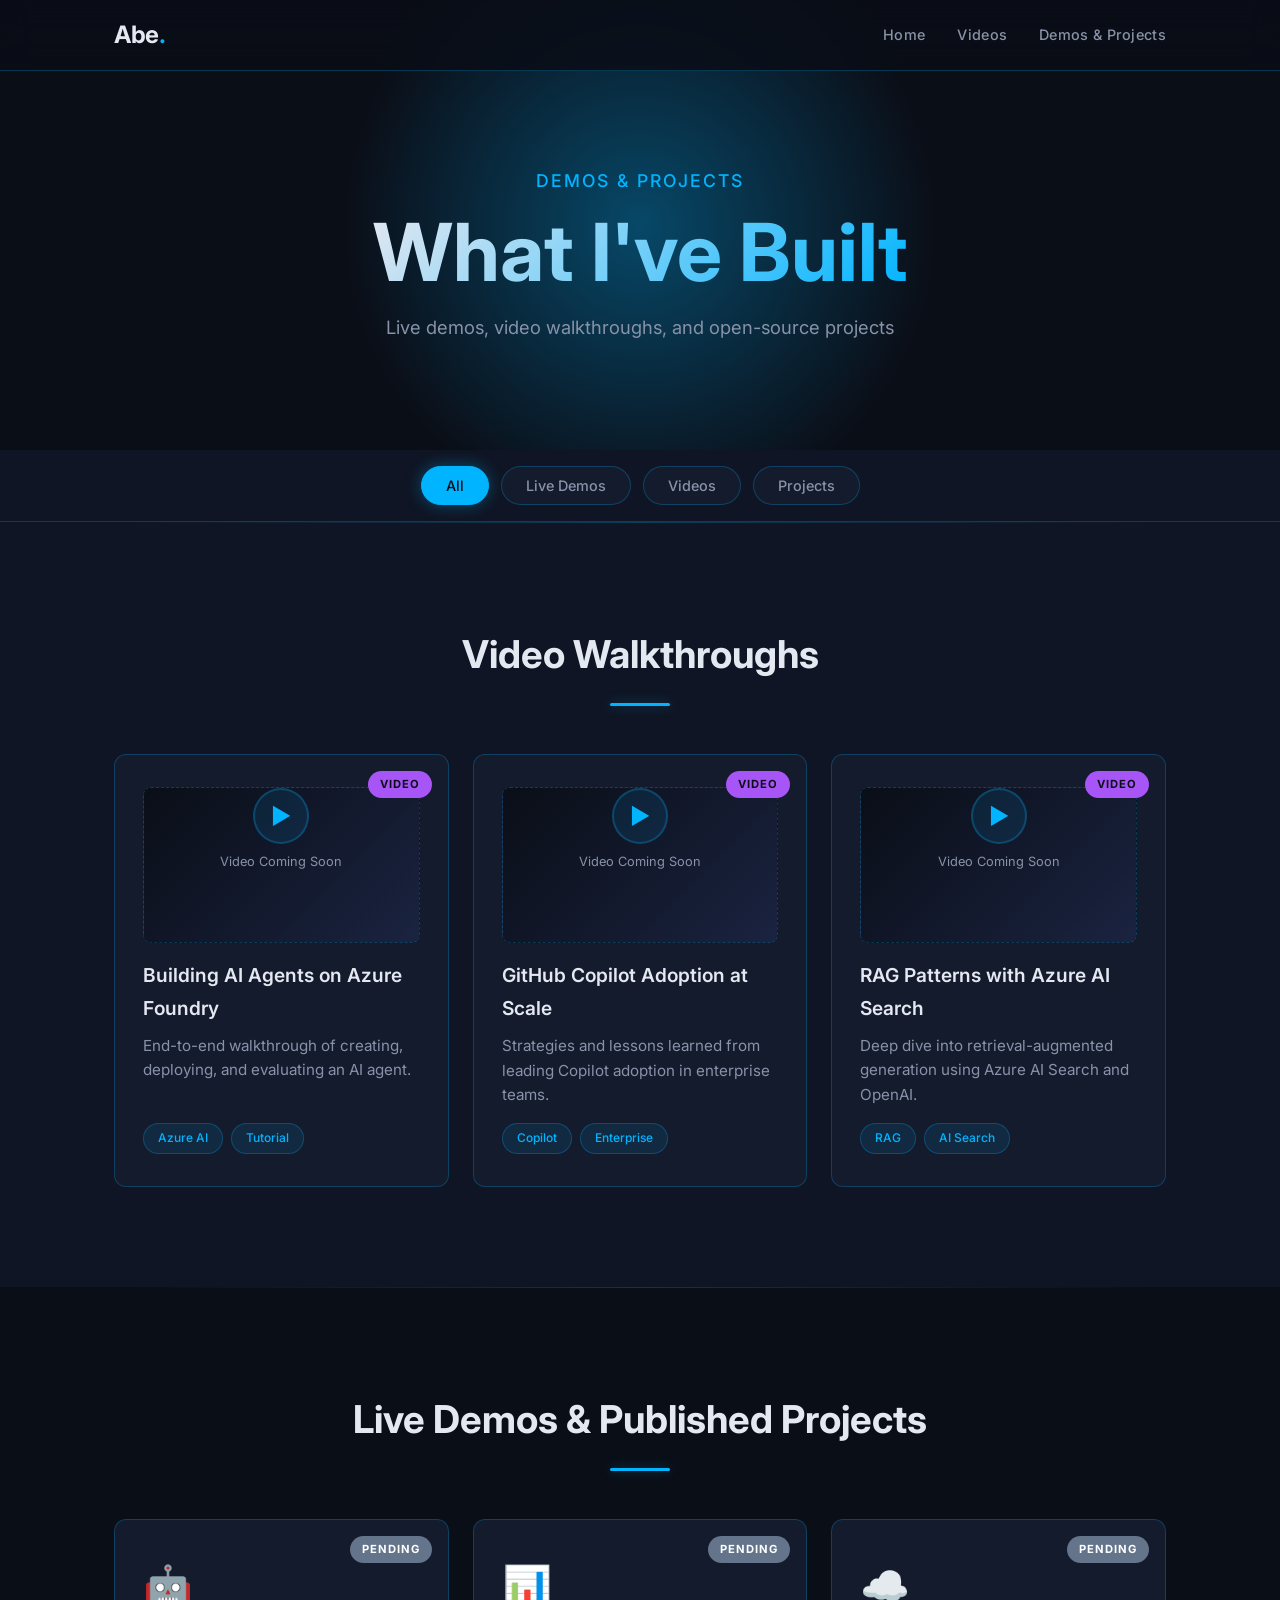
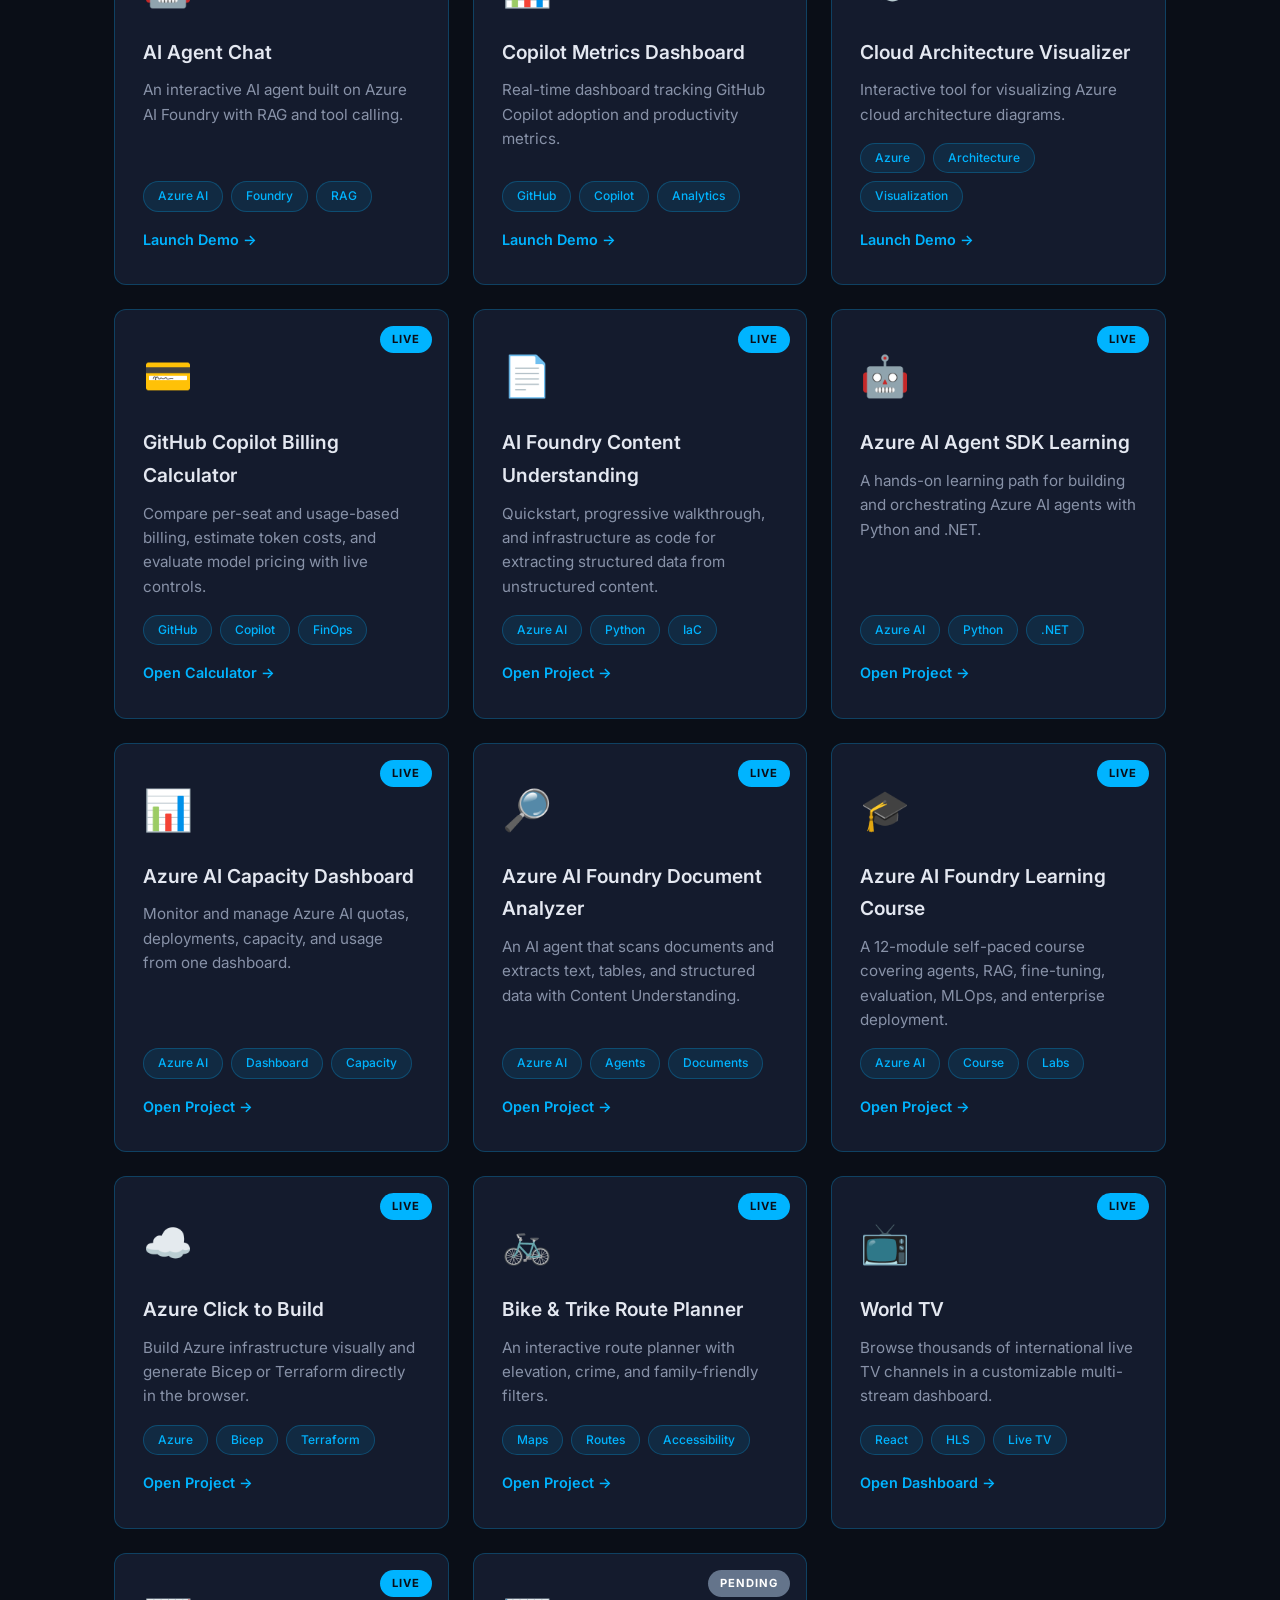
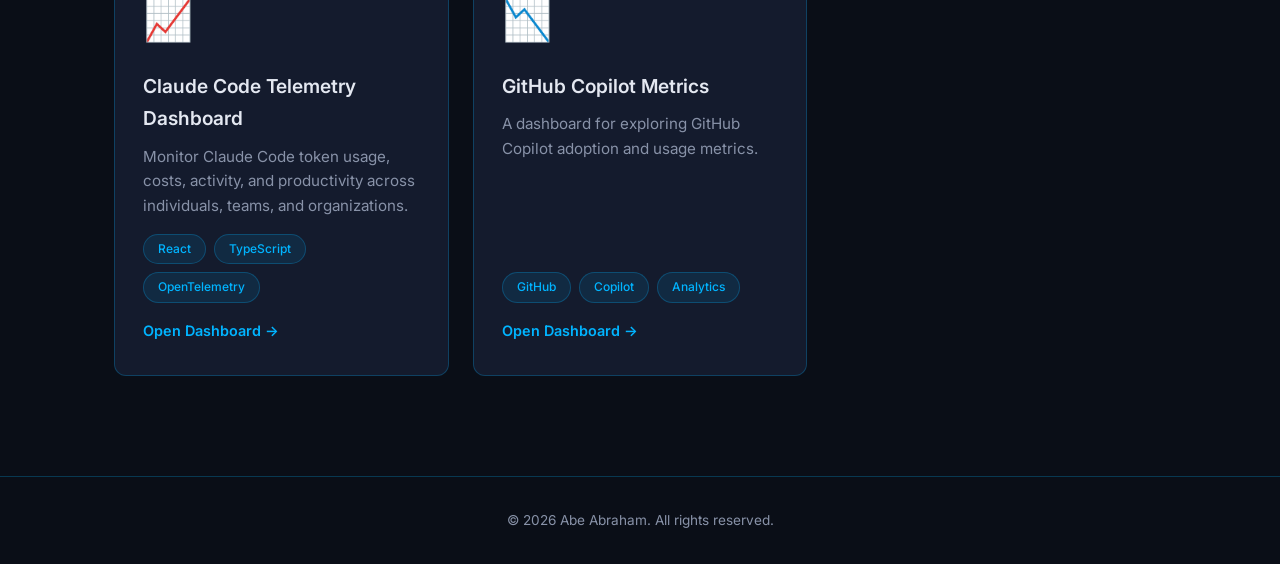
==== demos.html @ 0cb6eed9 "Merge demos into projects section Co-authored-by: Copilot <223556219+Copilot@users.noreply.github.co" ====
<!DOCTYPE html>
<html lang="en">
<head>
  <meta charset="UTF-8" />
  <meta name="viewport" content="width=device-width, initial-scale=1.0" />
  <meta name="description" content="Demos & Projects by Abe Abraham, Senior Cloud Solutions Architect." />
  <title>Demos | Abe Abraham</title>
  <link rel="stylesheet" href="style.css" />
  <link rel="stylesheet" href="demos.css" />
  <link rel="preconnect" href="https://fonts.googleapis.com" />
  <link rel="preconnect" href="https://fonts.gstatic.com" crossorigin />
  <link href="https://fonts.googleapis.com/css2?family=Inter:wght@300;400;500;600;700&display=swap" rel="stylesheet" />
</head>
<body>

  <!-- ===== NAV ===== -->
  <nav class="navbar" id="navbar">
    <div class="nav-container">
      <a href="index.html" class="nav-logo">Abe<span class="accent">.</span></a>
      <button class="nav-toggle" id="navToggle" aria-label="Toggle navigation">
        <span></span><span></span><span></span>
      </button>
      <ul class="nav-links" id="navLinks">
        <li><a href="index.html">Home</a></li>
        <li><a href="#videos">Videos</a></li>
        <li><a href="#projects">Demos &amp; Projects</a></li>
      </ul>
    </div>
  </nav>

  <!-- ===== HERO ===== -->
  <header class="demos-hero">
    <div class="demos-hero-content">
      <p class="hero-greeting">DEMOS &amp; PROJECTS</p>
      <h1 class="hero-name">What I've Built</h1>
      <p class="demos-hero-subtitle">Live demos, video walkthroughs, and open-source projects</p>
    </div>
    <div class="hero-glow"></div>
  </header>

  <!-- ===== FILTER TABS ===== -->
  <section class="filter-bar">
    <div class="container">
      <div class="filter-tabs">
        <button class="filter-tab active" data-filter="all">All</button>
        <button class="filter-tab" data-filter="live">Live Demos</button>
        <button class="filter-tab" data-filter="video">Videos</button>
        <button class="filter-tab" data-filter="repo">Projects</button>
      </div>
    </div>
  </section>

  <!-- ===== VIDEO DEMOS ===== -->
  <section class="section section-alt" id="videos">
    <div class="container">
      <h2 class="section-title">Video Walkthroughs</h2>
      <div class="demos-grid">

        <div class="demo-card video-card" data-category="video">
          <div class="demo-card-badge video-badge">Video</div>
          <div class="video-embed">
            <!-- Replace src with your actual video embed URL -->
            <div class="video-placeholder">
              <div class="play-button">▶</div>
              <p>Video Coming Soon</p>
            </div>
          </div>
          <h3>Building AI Agents on Azure Foundry</h3>
          <p>End-to-end walkthrough of creating, deploying, and evaluating an AI agent.</p>
          <div class="demo-card-tags">
            <span>Azure AI</span><span>Tutorial</span>
          </div>
        </div>

        <div class="demo-card video-card" data-category="video">
          <div class="demo-card-badge video-badge">Video</div>
          <div class="video-embed">
            <div class="video-placeholder">
              <div class="play-button">▶</div>
              <p>Video Coming Soon</p>
            </div>
          </div>
          <h3>GitHub Copilot Adoption at Scale</h3>
          <p>Strategies and lessons learned from leading Copilot adoption in enterprise teams.</p>
          <div class="demo-card-tags">
            <span>Copilot</span><span>Enterprise</span>
          </div>
        </div>

        <div class="demo-card video-card" data-category="video">
          <div class="demo-card-badge video-badge">Video</div>
          <div class="video-embed">
            <div class="video-placeholder">
              <div class="play-button">▶</div>
              <p>Video Coming Soon</p>
            </div>
          </div>
          <h3>RAG Patterns with Azure AI Search</h3>
          <p>Deep dive into retrieval-augmented generation using Azure AI Search and OpenAI.</p>
          <div class="demo-card-tags">
            <span>RAG</span><span>AI Search</span>
          </div>
        </div>

      </div>
    </div>
  </section>

  <!-- ===== LIVE DEMOS & PROJECTS ===== -->
  <section class="section" id="projects">
    <div class="container">
      <h2 class="section-title">Live Demos &amp; Published Projects</h2>
      <div class="demos-grid">

        <a href="#" class="demo-card repo-card" data-category="live" target="_blank" rel="noopener noreferrer">
          <div class="demo-card-badge pending-badge">Pending</div>
          <div class="demo-card-icon">🤖</div>
          <h3>AI Agent Chat</h3>
          <p>An interactive AI agent built on Azure AI Foundry with RAG and tool calling.</p>
          <div class="demo-card-tags">
            <span>Azure AI</span><span>Foundry</span><span>RAG</span>
          </div>
          <span class="demo-card-link">Launch Demo →</span>
        </a>

        <a href="#" class="demo-card repo-card" data-category="live" target="_blank" rel="noopener noreferrer">
          <div class="demo-card-badge pending-badge">Pending</div>
          <div class="demo-card-icon">📊</div>
          <h3>Copilot Metrics Dashboard</h3>
          <p>Real-time dashboard tracking GitHub Copilot adoption and productivity metrics.</p>
          <div class="demo-card-tags">
            <span>GitHub</span><span>Copilot</span><span>Analytics</span>
          </div>
          <span class="demo-card-link">Launch Demo →</span>
        </a>

        <a href="#" class="demo-card repo-card" data-category="live" target="_blank" rel="noopener noreferrer">
          <div class="demo-card-badge pending-badge">Pending</div>
          <div class="demo-card-icon">☁️</div>
          <h3>Cloud Architecture Visualizer</h3>
          <p>Interactive tool for visualizing Azure cloud architecture diagrams.</p>
          <div class="demo-card-tags">
            <span>Azure</span><span>Architecture</span><span>Visualization</span>
          </div>
          <span class="demo-card-link">Launch Demo →</span>
        </a>

        <a href="https://ab3y.github.io/GHCPTBB/" class="demo-card repo-card" data-category="repo" target="_blank" rel="noopener noreferrer">
          <div class="demo-card-badge">Live</div>
          <div class="demo-card-icon">💳</div>
          <h3>GitHub Copilot Billing Calculator</h3>
          <p>Compare per-seat and usage-based billing, estimate token costs, and evaluate model pricing with live controls.</p>
          <div class="demo-card-tags">
            <span>GitHub</span><span>Copilot</span><span>FinOps</span>
          </div>
          <span class="demo-card-link">Open Calculator →</span>
        </a>

        <a href="https://ab3y.github.io/AIFondry-ContentUnderstanding/" class="demo-card repo-card" data-category="repo" target="_blank" rel="noopener noreferrer">
          <div class="demo-card-badge">Live</div>
          <div class="demo-card-icon">📄</div>
          <h3>AI Foundry Content Understanding</h3>
          <p>Quickstart, progressive walkthrough, and infrastructure as code for extracting structured data from unstructured content.</p>
          <div class="demo-card-tags">
            <span>Azure AI</span><span>Python</span><span>IaC</span>
          </div>
          <span class="demo-card-link">Open Project →</span>
        </a>

        <a href="https://ab3y.github.io/azure-ai-agent-sdk-learning/" class="demo-card repo-card" data-category="repo" target="_blank" rel="noopener noreferrer">
          <div class="demo-card-badge">Live</div>
          <div class="demo-card-icon">🤖</div>
          <h3>Azure AI Agent SDK Learning</h3>
          <p>A hands-on learning path for building and orchestrating Azure AI agents with Python and .NET.</p>
          <div class="demo-card-tags">
            <span>Azure AI</span><span>Python</span><span>.NET</span>
          </div>
          <span class="demo-card-link">Open Project →</span>
        </a>

        <a href="https://ab3y.github.io/azure-ai-capacity/" class="demo-card repo-card" data-category="repo" target="_blank" rel="noopener noreferrer">
          <div class="demo-card-badge">Live</div>
          <div class="demo-card-icon">📊</div>
          <h3>Azure AI Capacity Dashboard</h3>
          <p>Monitor and manage Azure AI quotas, deployments, capacity, and usage from one dashboard.</p>
          <div class="demo-card-tags">
            <span>Azure AI</span><span>Dashboard</span><span>Capacity</span>
          </div>
          <span class="demo-card-link">Open Project →</span>
        </a>

        <a href="https://ab3y.github.io/azure-ai-foundry-agent/" class="demo-card repo-card" data-category="repo" target="_blank" rel="noopener noreferrer">
          <div class="demo-card-badge">Live</div>
          <div class="demo-card-icon">🔎</div>
          <h3>Azure AI Foundry Document Analyzer</h3>
          <p>An AI agent that scans documents and extracts text, tables, and structured data with Content Understanding.</p>
          <div class="demo-card-tags">
            <span>Azure AI</span><span>Agents</span><span>Documents</span>
          </div>
          <span class="demo-card-link">Open Project →</span>
        </a>

        <a href="https://ab3y.github.io/Azure-AI_Foundry/" class="demo-card repo-card" data-category="repo" target="_blank" rel="noopener noreferrer">
          <div class="demo-card-badge">Live</div>
          <div class="demo-card-icon">🎓</div>
          <h3>Azure AI Foundry Learning Course</h3>
          <p>A 12-module self-paced course covering agents, RAG, fine-tuning, evaluation, MLOps, and enterprise deployment.</p>
          <div class="demo-card-tags">
            <span>Azure AI</span><span>Course</span><span>Labs</span>
          </div>
          <span class="demo-card-link">Open Project →</span>
        </a>

        <a href="https://ab3y.github.io/azure-click-to-build/" class="demo-card repo-card" data-category="repo" target="_blank" rel="noopener noreferrer">
          <div class="demo-card-badge">Live</div>
          <div class="demo-card-icon">☁️</div>
          <h3>Azure Click to Build</h3>
          <p>Build Azure infrastructure visually and generate Bicep or Terraform directly in the browser.</p>
          <div class="demo-card-tags">
            <span>Azure</span><span>Bicep</span><span>Terraform</span>
          </div>
          <span class="demo-card-link">Open Project →</span>
        </a>

        <a href="https://ab3y.github.io/bike-and-trike/" class="demo-card repo-card" data-category="repo" target="_blank" rel="noopener noreferrer">
          <div class="demo-card-badge">Live</div>
          <div class="demo-card-icon">🚲</div>
          <h3>Bike &amp; Trike Route Planner</h3>
          <p>An interactive route planner with elevation, crime, and family-friendly filters.</p>
          <div class="demo-card-tags">
            <span>Maps</span><span>Routes</span><span>Accessibility</span>
          </div>
          <span class="demo-card-link">Open Project →</span>
        </a>

        <a href="https://ab3y.github.io/feed-wall/" class="demo-card repo-card" data-category="repo" target="_blank" rel="noopener noreferrer">
          <div class="demo-card-badge">Live</div>
          <div class="demo-card-icon">📺</div>
          <h3>World TV</h3>
          <p>Browse thousands of international live TV channels in a customizable multi-stream dashboard.</p>
          <div class="demo-card-tags">
            <span>React</span><span>HLS</span><span>Live TV</span>
          </div>
          <span class="demo-card-link">Open Dashboard →</span>
        </a>

        <a href="https://ab3y.github.io/CC-Telemetry/" class="demo-card repo-card" data-category="repo" target="_blank" rel="noopener noreferrer">
          <div class="demo-card-badge">Live</div>
          <div class="demo-card-icon">📈</div>
          <h3>Claude Code Telemetry Dashboard</h3>
          <p>Monitor Claude Code token usage, costs, activity, and productivity across individuals, teams, and organizations.</p>
          <div class="demo-card-tags">
            <span>React</span><span>TypeScript</span><span>OpenTelemetry</span>
          </div>
          <span class="demo-card-link">Open Dashboard →</span>
        </a>

        <a href="https://ab3y.github.io/GHCP_Metrics/" class="demo-card repo-card" data-category="repo" target="_blank" rel="noopener noreferrer">
          <div class="demo-card-badge pending-badge">Pending</div>
          <div class="demo-card-icon">📉</div>
          <h3>GitHub Copilot Metrics</h3>
          <p>A dashboard for exploring GitHub Copilot adoption and usage metrics.</p>
          <div class="demo-card-tags">
            <span>GitHub</span><span>Copilot</span><span>Analytics</span>
          </div>
          <span class="demo-card-link">Open Dashboard →</span>
        </a>

      </div>
    </div>
  </section>

  <!-- ===== FOOTER ===== -->
  <footer class="footer">
    <div class="container">
      <p>&copy; 2026 Abe Abraham. All rights reserved.</p>
    </div>
  </footer>

  <script src="demos.js"></script>
</body>
</html>
---- style.css ----
/* ============================
   VARIABLES & RESET
   ============================ */
:root {
  --bg-primary: #0a0e17;
  --bg-secondary: #0f1524;
  --bg-card: #141b2d;
  --bg-card-hover: #1a2340;
  --text-primary: #e4e8f1;
  --text-secondary: #8892a8;
  --accent: #00b4ff;
  --accent-glow: rgba(0, 180, 255, 0.35);
  --accent-dim: rgba(0, 180, 255, 0.10);
  --accent-border: rgba(0, 180, 255, 0.25);
  --font: 'Inter', -apple-system, BlinkMacSystemFont, 'Segoe UI', sans-serif;
  --radius: 12px;
  --transition: 0.3s ease;
  --max-width: 1100px;
}

*,
*::before,
*::after {
  margin: 0;
  padding: 0;
  box-sizing: border-box;
}

html {
  scroll-behavior: smooth;
  scroll-padding-top: 80px;
}

body {
  font-family: var(--font);
  background: var(--bg-primary);
  color: var(--text-primary);
  line-height: 1.7;
  -webkit-font-smoothing: antialiased;
}

a {
  color: var(--accent);
  text-decoration: none;
  transition: color var(--transition);
}

a:hover {
  color: #33c5ff;
}

img {
  max-width: 100%;
  display: block;
}

.container {
  max-width: var(--max-width);
  margin: 0 auto;
  padding: 0 24px;
}

/* ============================
   NAVBAR
   ============================ */
.navbar {
  position: fixed;
  top: 0;
  left: 0;
  width: 100%;
  z-index: 1000;
  background: rgba(10, 14, 23, 0.85);
  backdrop-filter: blur(16px);
  -webkit-backdrop-filter: blur(16px);
  border-bottom: 1px solid var(--accent-border);
  transition: background var(--transition);
}

.nav-container {
  max-width: var(--max-width);
  margin: 0 auto;
  padding: 0 24px;
  display: flex;
  align-items: center;
  justify-content: space-between;
  height: 70px;
}

.nav-logo {
  font-size: 1.5rem;
  font-weight: 700;
  color: var(--text-primary);
  letter-spacing: -0.5px;
}

.nav-logo .accent {
  color: var(--accent);
}

.nav-links {
  display: flex;
  gap: 32px;
  list-style: none;
}

.nav-links a {
  color: var(--text-secondary);
  font-size: 0.9rem;
  font-weight: 500;
  letter-spacing: 0.3px;
  transition: color var(--transition);
  position: relative;
}

.nav-links a::after {
  content: '';
  position: absolute;
  bottom: -4px;
  left: 0;
  width: 0;
  height: 2px;
  background: var(--accent);
  border-radius: 1px;
  transition: width var(--transition);
}

.nav-links a:hover,
.nav-links a.active {
  color: var(--text-primary);
}

.nav-links a:hover::after,
.nav-links a.active::after {
  width: 100%;
}

/* Hamburger */
.nav-toggle {
  display: none;
  background: none;
  border: none;
  cursor: pointer;
  flex-direction: column;
  gap: 5px;
  padding: 4px;
}

.nav-toggle span {
  width: 24px;
  height: 2px;
  background: var(--text-primary);
  border-radius: 2px;
  transition: var(--transition);
}

/* ============================
   HERO
   ============================ */
.hero {
  min-height: 100vh;
  display: flex;
  align-items: center;
  justify-content: center;
  text-align: center;
  position: relative;
  overflow: hidden;
  padding: 120px 24px 80px;
}

.hero-particles {
  position: absolute;
  top: 0;
  left: 0;
  width: 100%;
  height: 100%;
  z-index: 0;
  pointer-events: none;
}

.hero-gradient {
  position: absolute;
  top: 0;
  left: 0;
  width: 100%;
  height: 100%;
  background: linear-gradient(135deg,
    rgba(0, 30, 60, 0.9) 0%,
    rgba(0, 60, 120, 0.5) 25%,
    rgba(0, 180, 255, 0.15) 50%,
    rgba(10, 14, 23, 0.8) 75%,
    rgba(10, 14, 23, 1) 100%);
  background-size: 400% 400%;
  animation: gradient-shift 15s ease infinite;
  z-index: 0;
  pointer-events: none;
}

@keyframes gradient-shift {
  0%   { background-position: 0% 50%; }
  50%  { background-position: 100% 50%; }
  100% { background-position: 0% 50%; }
}

.hero-content {
  position: relative;
  z-index: 1;
}

.hero-greeting {
  font-size: 1.1rem;
  color: var(--accent);
  font-weight: 500;
  margin-bottom: 12px;
  letter-spacing: 2px;
  text-transform: uppercase;
}

.hero-name {
  font-size: clamp(2.5rem, 7vw, 5rem);
  font-weight: 700;
  line-height: 1.1;
  margin-bottom: 16px;
  background: linear-gradient(135deg, var(--text-primary) 0%, var(--accent) 100%);
  -webkit-background-clip: text;
  -webkit-text-fill-color: transparent;
  background-clip: text;
}

.hero-tagline {
  font-size: clamp(1.1rem, 2.5vw, 1.4rem);
  color: var(--text-secondary);
  margin-bottom: 40px;
  font-weight: 400;
  min-height: 2em;
}

.typewriter-cursor {
  color: var(--accent);
  font-weight: 300;
  animation: blink-cursor 0.8s step-end infinite;
}

@keyframes blink-cursor {
  0%, 100% { opacity: 1; }
  50% { opacity: 0; }
}

.hero-cta {
  display: flex;
  gap: 16px;
  justify-content: center;
  flex-wrap: wrap;
}

/* Ambient glow */
.hero-glow {
  position: absolute;
  width: 600px;
  height: 600px;
  border-radius: 50%;
  background: radial-gradient(circle, var(--accent-glow) 0%, transparent 70%);
  top: 50%;
  left: 50%;
  transform: translate(-50%, -50%);
  pointer-events: none;
  animation: pulse-glow 6s ease-in-out infinite;
}

@keyframes pulse-glow {
  0%, 100% { opacity: 0.4; transform: translate(-50%, -50%) scale(1); }
  50% { opacity: 0.7; transform: translate(-50%, -50%) scale(1.1); }
}

/* ============================
   BUTTONS
   ============================ */
.btn {
  display: inline-block;
  padding: 14px 32px;
  border-radius: 8px;
  font-size: 0.95rem;
  font-weight: 600;
  cursor: pointer;
  transition: all var(--transition);
  letter-spacing: 0.3px;
}

.btn-primary {
  background: var(--accent);
  color: var(--bg-primary);
  border: 2px solid var(--accent);
  box-shadow: 0 0 20px var(--accent-glow);
}

.btn-primary:hover {
  background: #33c5ff;
  border-color: #33c5ff;
  color: var(--bg-primary);
  box-shadow: 0 0 30px var(--accent-glow);
  transform: translateY(-2px);
}

.btn-outline {
  background: transparent;
  color: var(--accent);
  border: 2px solid var(--accent-border);
}

.btn-outline:hover {
  border-color: var(--accent);
  background: var(--accent-dim);
  color: var(--accent);
  transform: translateY(-2px);
}

/* ============================
   SECTIONS
   ============================ */
.section {
  padding: 100px 0;
  position: relative;
}

.section-alt {
  background: var(--bg-secondary);
}

/* Parallax section separators */
.section::before {
  content: '';
  position: absolute;
  top: 0;
  left: 50%;
  transform: translateX(-50%);
  width: 80%;
  height: 1px;
  background: linear-gradient(90deg, transparent 0%, var(--accent-border) 50%, transparent 100%);
}

.section:first-of-type::before {
  display: none;
}

.section-title {
  font-size: clamp(1.8rem, 3.5vw, 2.4rem);
  font-weight: 700;
  margin-bottom: 48px;
  text-align: center;
  position: relative;
}

.section-title::after {
  content: '';
  display: block;
  width: 60px;
  height: 3px;
  background: var(--accent);
  margin: 16px auto 0;
  border-radius: 2px;
  box-shadow: 0 0 12px var(--accent-glow);
}

/* ============================
   ABOUT
   ============================ */
.about-grid {
  display: grid;
  grid-template-columns: 1fr 1fr;
  gap: 48px;
  align-items: center;
}

.about-text p {
  color: var(--text-secondary);
  font-size: 1.05rem;
  margin-bottom: 16px;
}

.about-stats {
  display: flex;
  gap: 24px;
}

.stat-card {
  flex: 1;
  background: var(--bg-card);
  border: 1px solid var(--accent-border);
  border-radius: var(--radius);
  padding: 32px 24px;
  text-align: center;
  transition: all var(--transition);
}

.stat-card:hover {
  background: var(--bg-card-hover);
  border-color: var(--accent);
  box-shadow: 0 0 24px var(--accent-glow);
  transform: translateY(-4px);
}

.stat-number {
  font-size: 2.8rem;
  font-weight: 700;
  color: var(--accent);
  display: inline;
}

.stat-plus {
  font-size: 2rem;
  font-weight: 700;
  color: var(--accent);
}

.stat-label {
  display: block;
  margin-top: 8px;
  font-size: 0.85rem;
  color: var(--text-secondary);
  font-weight: 500;
  text-transform: uppercase;
  letter-spacing: 1px;
}

/* ============================
   EXPERIENCE
   ============================ */
.experience-grid {
  display: grid;
  grid-template-columns: repeat(3, 1fr);
  gap: 24px;
}

.exp-card {
  background: var(--bg-card);
  border: 1px solid var(--accent-border);
  border-radius: var(--radius);
  padding: 36px 28px;
  transition: all var(--transition);
  transform-style: preserve-3d;
  perspective: 800px;
  will-change: transform;
}

.exp-card:hover {
  background: var(--bg-card-hover);
  border-color: var(--accent);
  box-shadow: 0 0 24px var(--accent-glow);
}

.exp-card .exp-icon,
.exp-card h3,
.exp-card p {
  transform: translateZ(20px);
}

.exp-icon {
  font-size: 2rem;
  margin-bottom: 16px;
}

.exp-card h3 {
  font-size: 1.15rem;
  font-weight: 600;
  margin-bottom: 10px;
  color: var(--text-primary);
}

.exp-card p {
  color: var(--text-secondary);
  font-size: 0.95rem;
}

/* ============================
   INTERESTS
   ============================ */
.interests-grid {
  display: flex;
  flex-wrap: wrap;
  gap: 16px;
  justify-content: center;
}

.interest-tag {
  background: var(--bg-card);
  border: 1px solid var(--accent-border);
  border-radius: 50px;
  padding: 12px 28px;
  font-size: 0.95rem;
  font-weight: 500;
  color: var(--text-secondary);
  transition: all var(--transition);
  cursor: default;
}

.interest-tag:hover {
  background: var(--accent-dim);
  border-color: var(--accent);
  color: var(--accent);
  box-shadow: 0 0 16px var(--accent-glow);
  transform: translateY(-2px);
}

/* ============================
   CONNECT
   ============================ */
.connect-subtitle {
  text-align: center;
  color: var(--text-secondary);
  font-size: 1.05rem;
  margin-bottom: 40px;
  margin-top: -24px;
}

.connect-links {
  display: flex;
  gap: 24px;
  justify-content: center;
  flex-wrap: wrap;
}

.connect-card {
  display: flex;
  align-items: center;
  gap: 14px;
  background: var(--bg-card);
  border: 1px solid var(--accent-border);
  border-radius: var(--radius);
  padding: 20px 36px;
  font-size: 1.05rem;
  font-weight: 500;
  color: var(--text-secondary);
  transition: all var(--transition);
}

.connect-card:hover {
  background: var(--bg-card-hover);
  border-color: var(--accent);
  color: var(--accent);
  box-shadow: 0 0 24px var(--accent-glow);
  transform: translateY(-4px);
}

.connect-icon {
  width: 24px;
  height: 24px;
  flex-shrink: 0;
}

/* ============================
   FOOTER
   ============================ */
.footer {
  padding: 32px 0;
  text-align: center;
  border-top: 1px solid var(--accent-border);
  color: var(--text-secondary);
  font-size: 0.85rem;
}

/* ============================
   ANIMATIONS (scroll-in)
   ============================ */
.fade-in {
  opacity: 0;
  transform: translateY(30px);
  transition: opacity 0.6s ease, transform 0.6s ease;
}

.fade-in.visible {
  opacity: 1;
  transform: translateY(0);
}

/* Staggered animation delays for child elements */
.stagger-1 { transition-delay: 0.05s !important; }
.stagger-2 { transition-delay: 0.10s !important; }
.stagger-3 { transition-delay: 0.15s !important; }
.stagger-4 { transition-delay: 0.20s !important; }
.stagger-5 { transition-delay: 0.25s !important; }
.stagger-6 { transition-delay: 0.30s !important; }
.stagger-7 { transition-delay: 0.35s !important; }
.stagger-8 { transition-delay: 0.40s !important; }
.stagger-9 { transition-delay: 0.45s !important; }
.stagger-10 { transition-delay: 0.50s !important; }

/* Slide-in variants */
.fade-in-left {
  opacity: 0;
  transform: translateX(-40px);
  transition: opacity 0.6s ease, transform 0.6s ease;
}

.fade-in-right {
  opacity: 0;
  transform: translateX(40px);
  transition: opacity 0.6s ease, transform 0.6s ease;
}

.fade-in-scale {
  opacity: 0;
  transform: scale(0.9);
  transition: opacity 0.6s ease, transform 0.6s ease;
}

.fade-in-left.visible,
.fade-in-right.visible,
.fade-in-scale.visible {
  opacity: 1;
  transform: translate(0) scale(1);
}

/* 3D tilt card glow effect */
.tilt-card {
  transition: transform 0.15s ease, box-shadow 0.3s ease;
}

.tilt-card:hover {
  box-shadow: 0 20px 40px rgba(0, 0, 0, 0.3), 0 0 30px var(--accent-glow);
}

/* Hero entrance animations */
.hero-content .hero-greeting {
  animation: hero-fade-in 0.8s ease 0.2s both;
}

.hero-content .hero-name {
  animation: hero-fade-in 0.8s ease 0.5s both;
}

.hero-content .hero-tagline {
  animation: hero-fade-in 0.8s ease 0.8s both;
}

.hero-content .hero-cta {
  animation: hero-fade-in 0.8s ease 1.1s both;
}

@keyframes hero-fade-in {
  from {
    opacity: 0;
    transform: translateY(20px);
  }
  to {
    opacity: 1;
    transform: translateY(0);
  }
}

/* ============================
   RESPONSIVE
   ============================ */
@media (max-width: 768px) {
  .nav-toggle {
    display: flex;
  }

  .nav-links {
    position: fixed;
    top: 70px;
    left: 0;
    width: 100%;
    background: rgba(10, 14, 23, 0.97);
    backdrop-filter: blur(16px);
    flex-direction: column;
    align-items: center;
    gap: 0;
    padding: 0;
    max-height: 0;
    overflow: hidden;
    transition: max-height 0.4s ease, padding 0.4s ease;
    border-bottom: 1px solid var(--accent-border);
  }

  .nav-links.open {
    max-height: 300px;
    padding: 16px 0;
  }

  .nav-links li {
    width: 100%;
    text-align: center;
  }

  .nav-links a {
    display: block;
    padding: 14px 0;
    font-size: 1rem;
  }

  .nav-links a::after {
    display: none;
  }

  .about-grid {
    grid-template-columns: 1fr;
    gap: 32px;
  }

  .about-stats {
    justify-content: center;
  }

  .experience-grid {
    grid-template-columns: 1fr;
  }

  .hero {
    padding: 100px 20px 60px;
  }

  .section {
    padding: 72px 0;
  }
}

@media (max-width: 480px) {
  .about-stats {
    flex-direction: column;
  }

  .hero-cta {
    flex-direction: column;
    align-items: center;
  }

  .btn {
    width: 100%;
    max-width: 280px;
    text-align: center;
  }

  .connect-card {
    width: 100%;
    justify-content: center;
  }
}
---- demos.css ----
/* ============================
   DEMOS PAGE STYLES
   ============================ */

/* Hero (compact) */
.demos-hero {
  min-height: 50vh;
  display: flex;
  align-items: center;
  justify-content: center;
  text-align: center;
  position: relative;
  overflow: hidden;
  padding: 120px 24px 60px;
}

.demos-hero-content {
  position: relative;
  z-index: 1;
}

.demos-hero-subtitle {
  font-size: 1.15rem;
  color: var(--text-secondary);
  margin-top: 12px;
}

/* Filter bar */
.filter-bar {
  background: var(--bg-secondary);
  border-bottom: 1px solid var(--accent-border);
  padding: 16px 0;
  position: sticky;
  top: 70px;
  z-index: 100;
  backdrop-filter: blur(12px);
  -webkit-backdrop-filter: blur(12px);
}

.filter-tabs {
  display: flex;
  gap: 12px;
  justify-content: center;
  flex-wrap: wrap;
}

.filter-tab {
  background: var(--bg-card);
  border: 1px solid var(--accent-border);
  border-radius: 50px;
  padding: 10px 24px;
  color: var(--text-secondary);
  font-family: var(--font);
  font-size: 0.9rem;
  font-weight: 500;
  cursor: pointer;
  transition: all var(--transition);
}

.filter-tab:hover {
  border-color: var(--accent);
  color: var(--accent);
  background: var(--accent-dim);
}

.filter-tab.active {
  background: var(--accent);
  border-color: var(--accent);
  color: var(--bg-primary);
  box-shadow: 0 0 16px var(--accent-glow);
}

/* Demo grid */
.demos-grid {
  display: grid;
  grid-template-columns: repeat(auto-fill, minmax(320px, 1fr));
  gap: 24px;
}

/* Demo cards */
.demo-card {
  background: var(--bg-card);
  border: 1px solid var(--accent-border);
  border-radius: var(--radius);
  padding: 32px 28px;
  position: relative;
  transition: all var(--transition);
  display: flex;
  flex-direction: column;
  text-decoration: none;
  color: inherit;
  overflow: hidden;
}

.demo-card:hover {
  background: var(--bg-card-hover);
  border-color: var(--accent);
  box-shadow: 0 0 24px var(--accent-glow);
  transform: translateY(-4px);
  color: inherit;
}

.demo-card.hidden {
  display: none;
}

/* Badge */
.demo-card-badge {
  position: absolute;
  top: 16px;
  right: 16px;
  background: var(--accent);
  color: var(--bg-primary);
  font-size: 0.7rem;
  font-weight: 700;
  text-transform: uppercase;
  letter-spacing: 1px;
  padding: 4px 12px;
  border-radius: 50px;
}

.video-badge {
  background: #a855f7;
}

.pending-badge {
  background: #64748b;
  color: #fff;
}

.repo-badge {
  background: #10b981;
}

/* Icon */
.demo-card-icon {
  font-size: 2.5rem;
  margin-bottom: 16px;
}

/* Card content */
.demo-card h3 {
  font-size: 1.2rem;
  font-weight: 600;
  margin-bottom: 10px;
  color: var(--text-primary);
}

.demo-card p {
  color: var(--text-secondary);
  font-size: 0.95rem;
  line-height: 1.6;
  flex: 1;
}

/* Tags */
.demo-card-tags {
  display: flex;
  flex-wrap: wrap;
  gap: 8px;
  margin-top: 16px;
}

.demo-card-tags span {
  background: var(--accent-dim);
  border: 1px solid var(--accent-border);
  border-radius: 50px;
  padding: 4px 14px;
  font-size: 0.75rem;
  font-weight: 500;
  color: var(--accent);
}

/* Link text */
.demo-card-link {
  display: inline-block;
  margin-top: 16px;
  font-size: 0.9rem;
  font-weight: 600;
  color: var(--accent);
  transition: all var(--transition);
}

.demo-card:hover .demo-card-link {
  letter-spacing: 0.5px;
}

/* Video cards */
.video-embed {
  margin-bottom: 16px;
  border-radius: 8px;
  overflow: hidden;
}

.video-embed iframe {
  width: 100%;
  aspect-ratio: 16 / 9;
  border: none;
  border-radius: 8px;
}

.video-placeholder {
  width: 100%;
  aspect-ratio: 16 / 9;
  background: linear-gradient(135deg, var(--bg-primary) 0%, var(--bg-card-hover) 100%);
  border: 1px dashed var(--accent-border);
  border-radius: 8px;
  display: flex;
  flex-direction: column;
  align-items: center;
  justify-content: center;
  gap: 8px;
}

.play-button {
  width: 56px;
  height: 56px;
  border-radius: 50%;
  background: var(--accent-dim);
  border: 2px solid var(--accent-border);
  display: flex;
  align-items: center;
  justify-content: center;
  font-size: 1.4rem;
  color: var(--accent);
  transition: all var(--transition);
}

.demo-card:hover .play-button {
  background: var(--accent);
  color: var(--bg-primary);
  box-shadow: 0 0 20px var(--accent-glow);
}

.video-placeholder p {
  font-size: 0.8rem;
  color: var(--text-secondary);
}

/* ============================
   RESPONSIVE
   ============================ */
@media (max-width: 768px) {
  .demos-grid {
    grid-template-columns: 1fr;
  }

  .demos-hero {
    min-height: 40vh;
    padding: 100px 20px 40px;
  }

  .filter-tabs {
    gap: 8px;
  }

  .filter-tab {
    padding: 8px 18px;
    font-size: 0.8rem;
  }
}
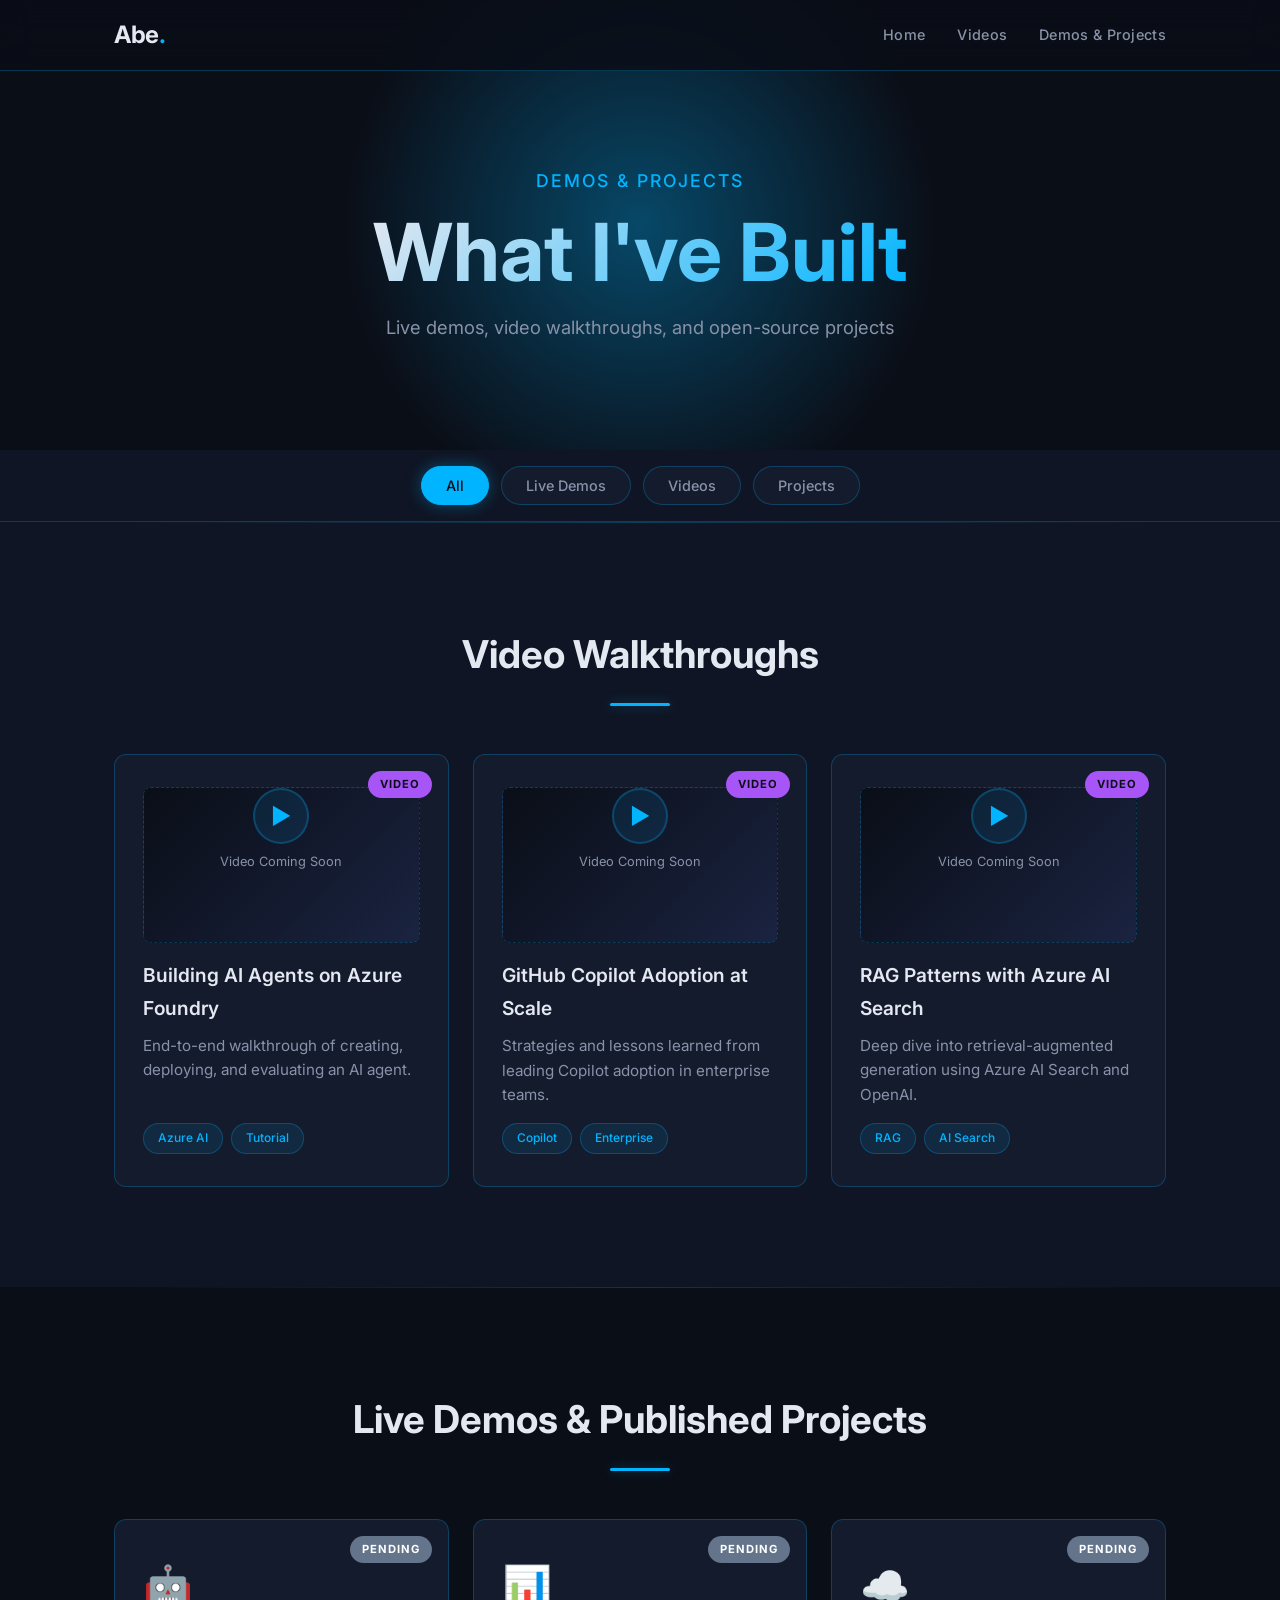
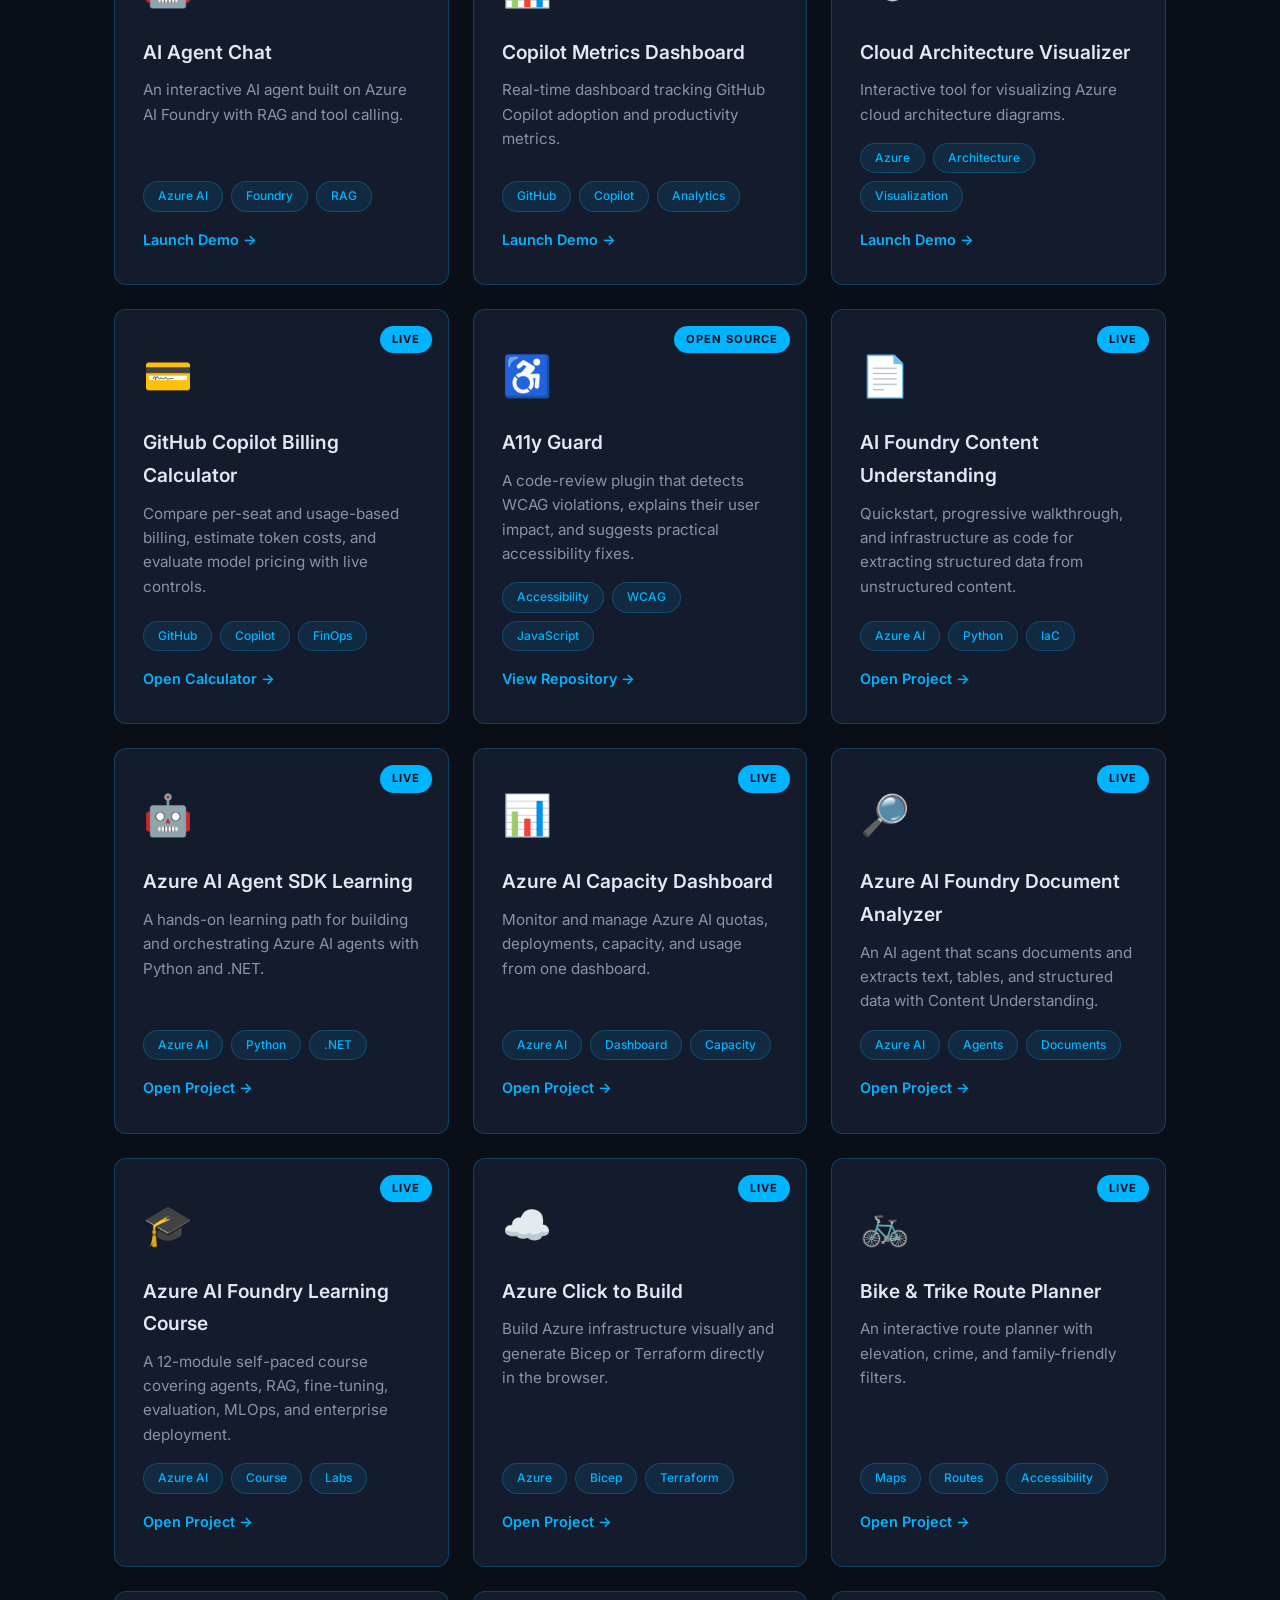
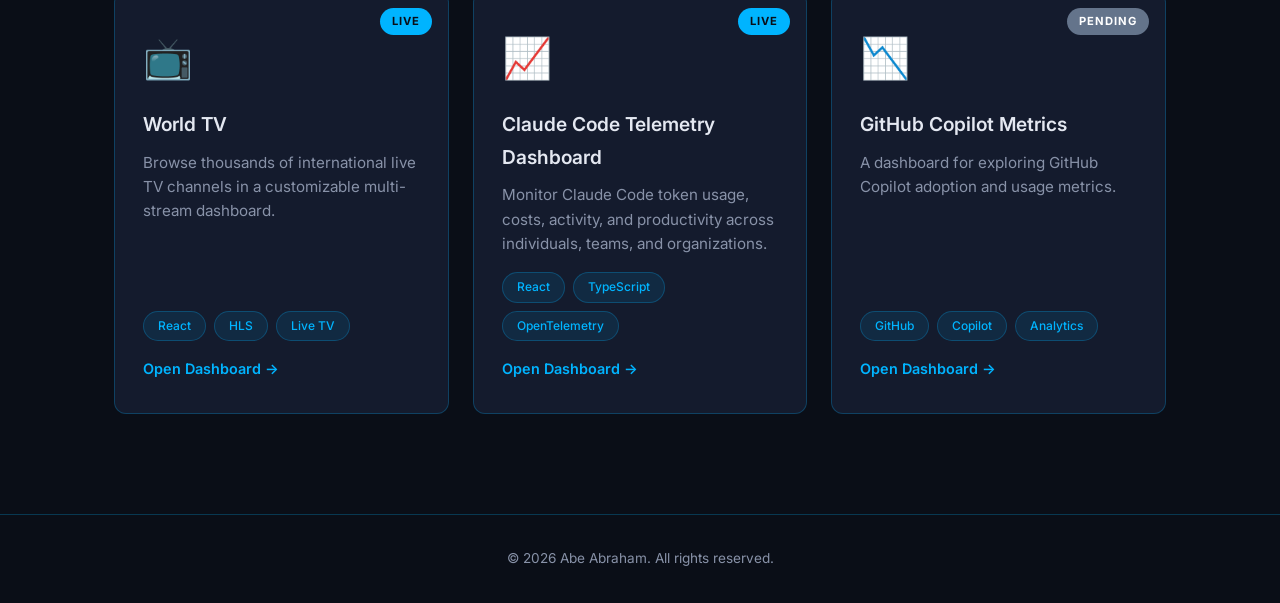
==== commit 7cb9dc13: "List a11y-guard project Co-authored-by: Copilot <223556219+Copilot@users.noreply.github.com>  Copilo" ====
--- a/demos.html
+++ b/demos.html
@@ -156,6 +156,17 @@
           <span class="demo-card-link">Open Calculator →</span>
         </a>
 
+        <a href="https://github.com/Ab3y/a11y-guard" class="demo-card repo-card" data-category="repo" target="_blank" rel="noopener noreferrer">
+          <div class="demo-card-badge">Open Source</div>
+          <div class="demo-card-icon">♿</div>
+          <h3>A11y Guard</h3>
+          <p>A code-review plugin that detects WCAG violations, explains their user impact, and suggests practical accessibility fixes.</p>
+          <div class="demo-card-tags">
+            <span>Accessibility</span><span>WCAG</span><span>JavaScript</span>
+          </div>
+          <span class="demo-card-link">View Repository →</span>
+        </a>
+
         <a href="https://ab3y.github.io/AIFondry-ContentUnderstanding/" class="demo-card repo-card" data-category="repo" target="_blank" rel="noopener noreferrer">
           <div class="demo-card-badge">Live</div>
           <div class="demo-card-icon">📄</div>
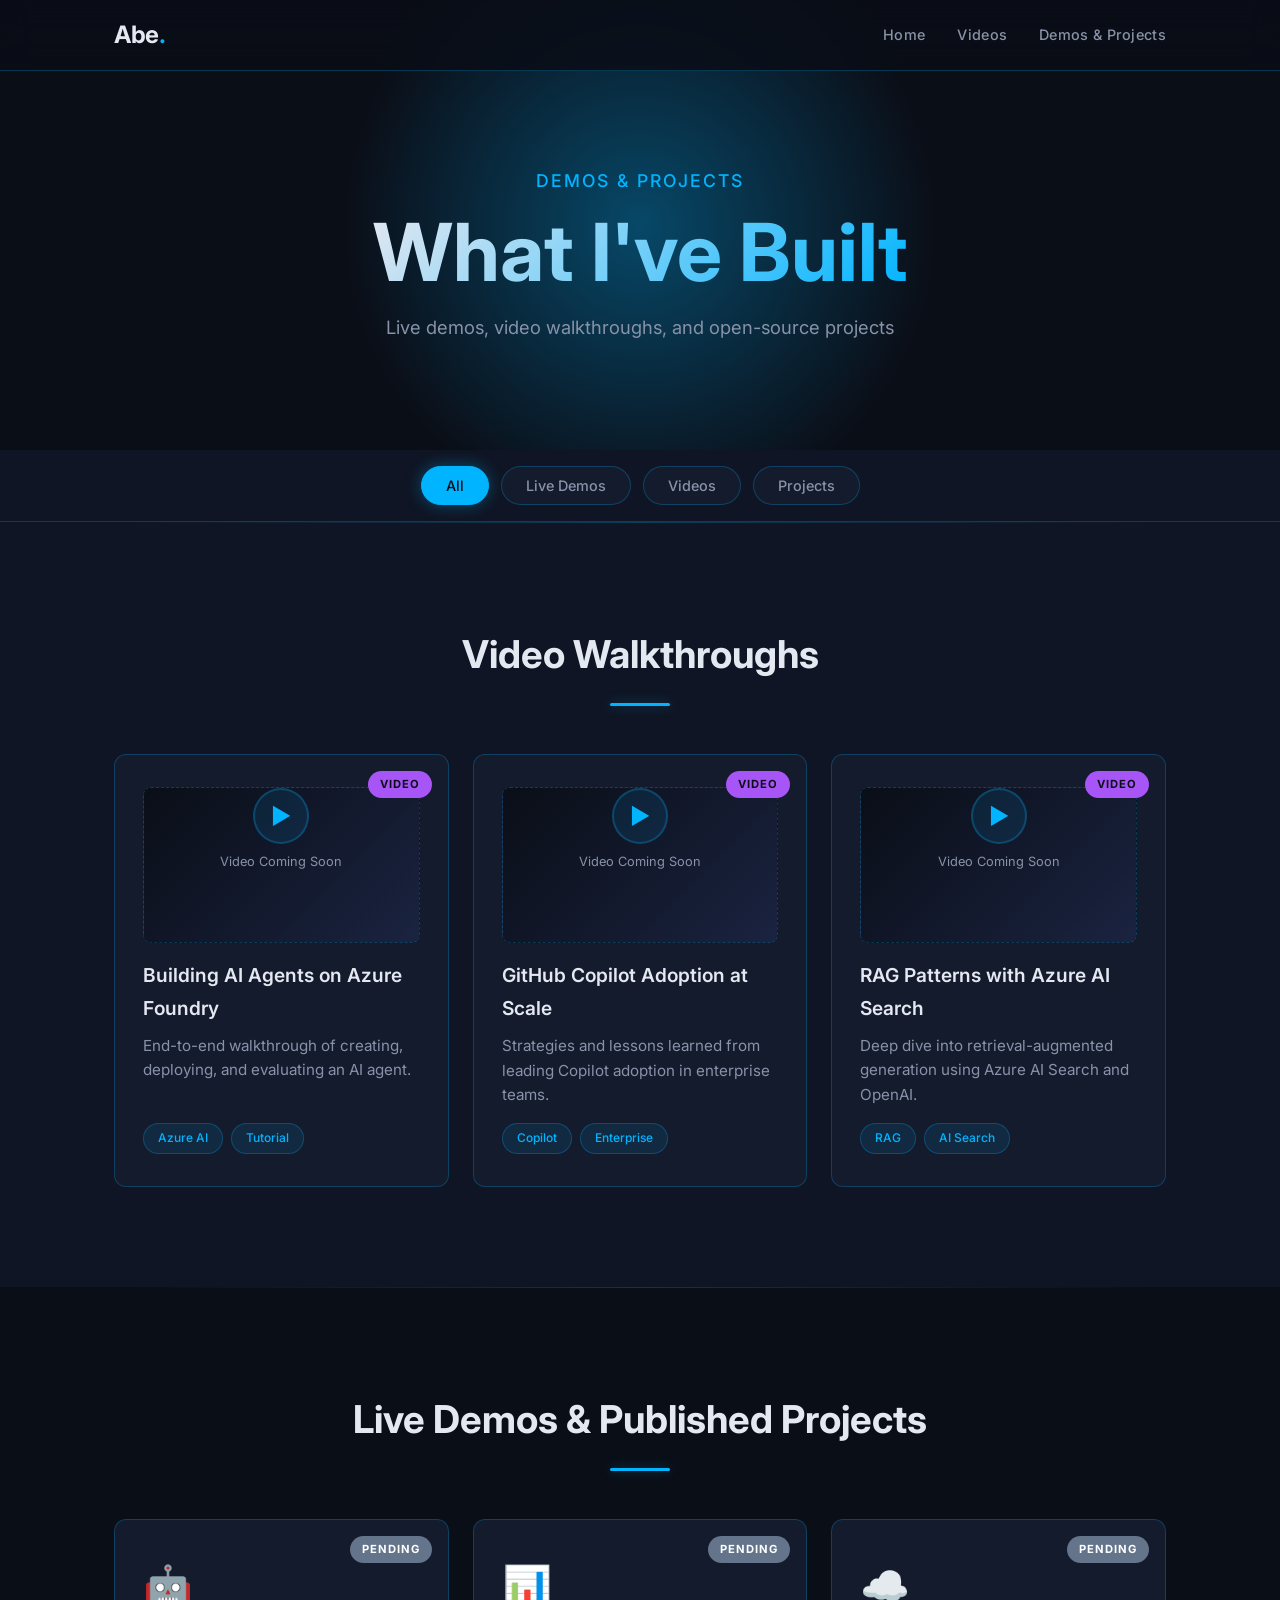
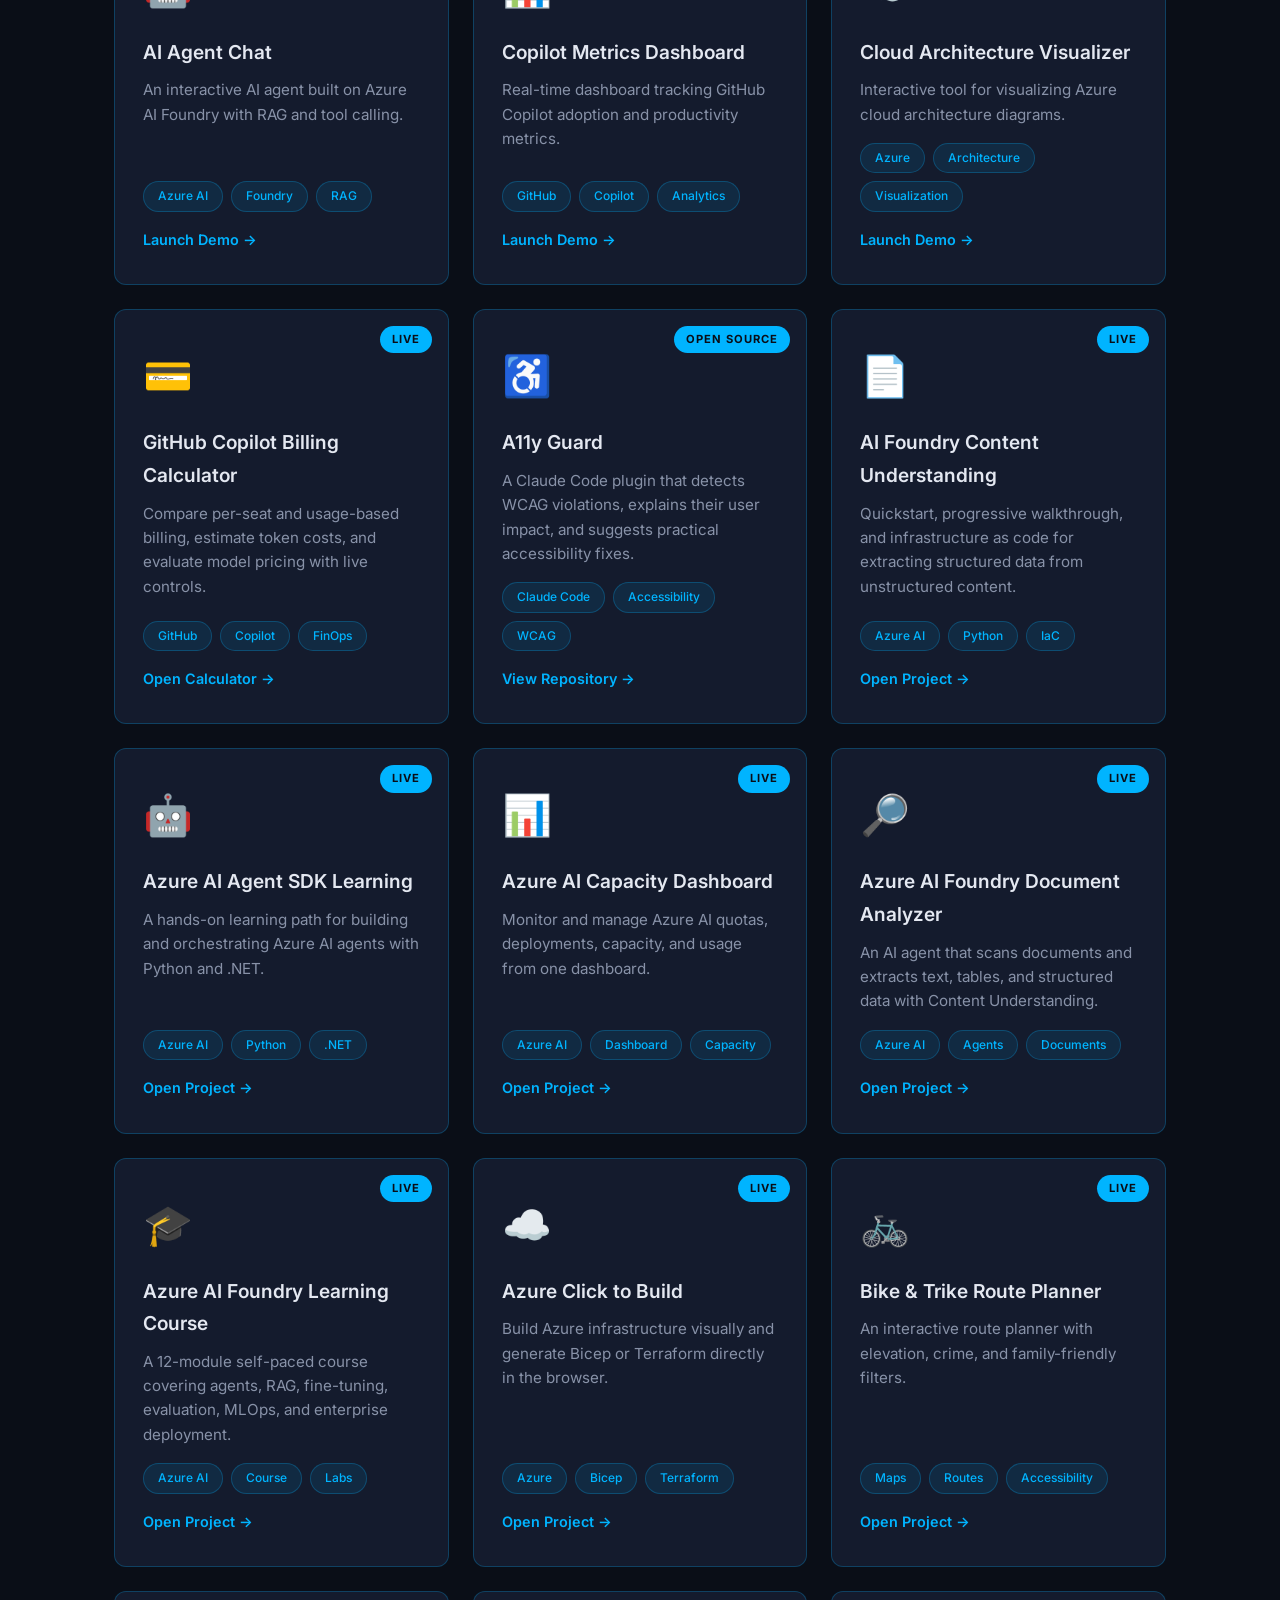
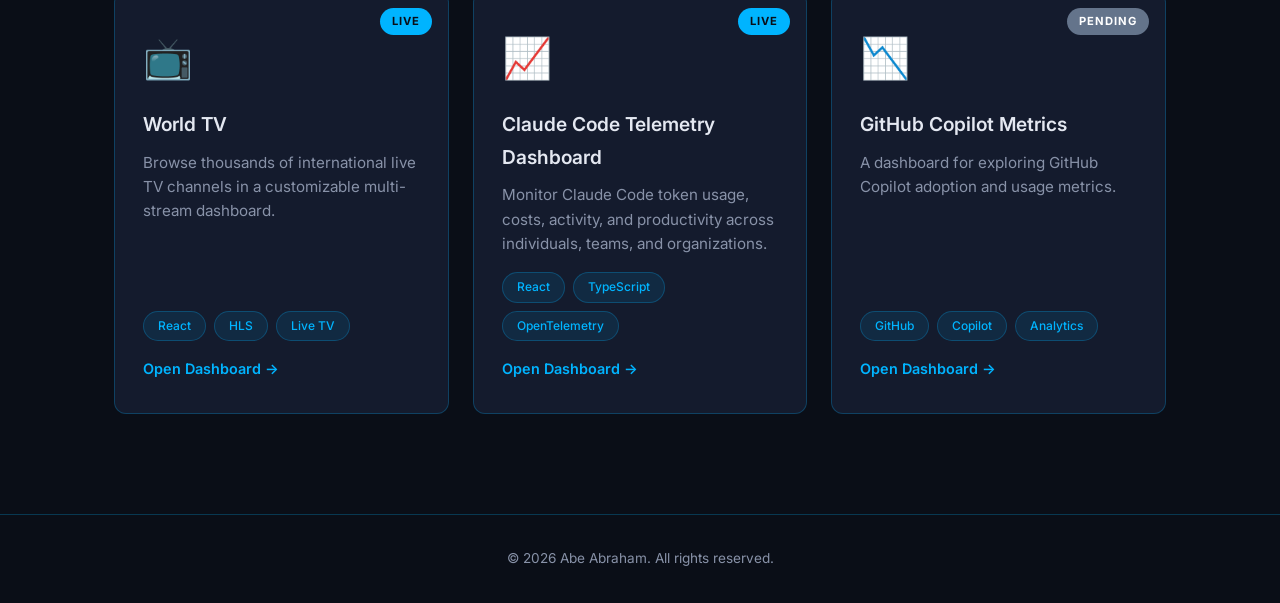
==== commit d1ba3eb5: "Clarify a11y-guard plugin Co-authored-by: Copilot <223556219+Copilot@users.noreply.github.com>  Copi" ====
--- a/demos.html
+++ b/demos.html
@@ -160,9 +160,9 @@
           <div class="demo-card-badge">Open Source</div>
           <div class="demo-card-icon">♿</div>
           <h3>A11y Guard</h3>
-          <p>A code-review plugin that detects WCAG violations, explains their user impact, and suggests practical accessibility fixes.</p>
-          <div class="demo-card-tags">
-            <span>Accessibility</span><span>WCAG</span><span>JavaScript</span>
+          <p>A Claude Code plugin that detects WCAG violations, explains their user impact, and suggests practical accessibility fixes.</p>
+          <div class="demo-card-tags">
+            <span>Claude Code</span><span>Accessibility</span><span>WCAG</span>
           </div>
           <span class="demo-card-link">View Repository →</span>
         </a>
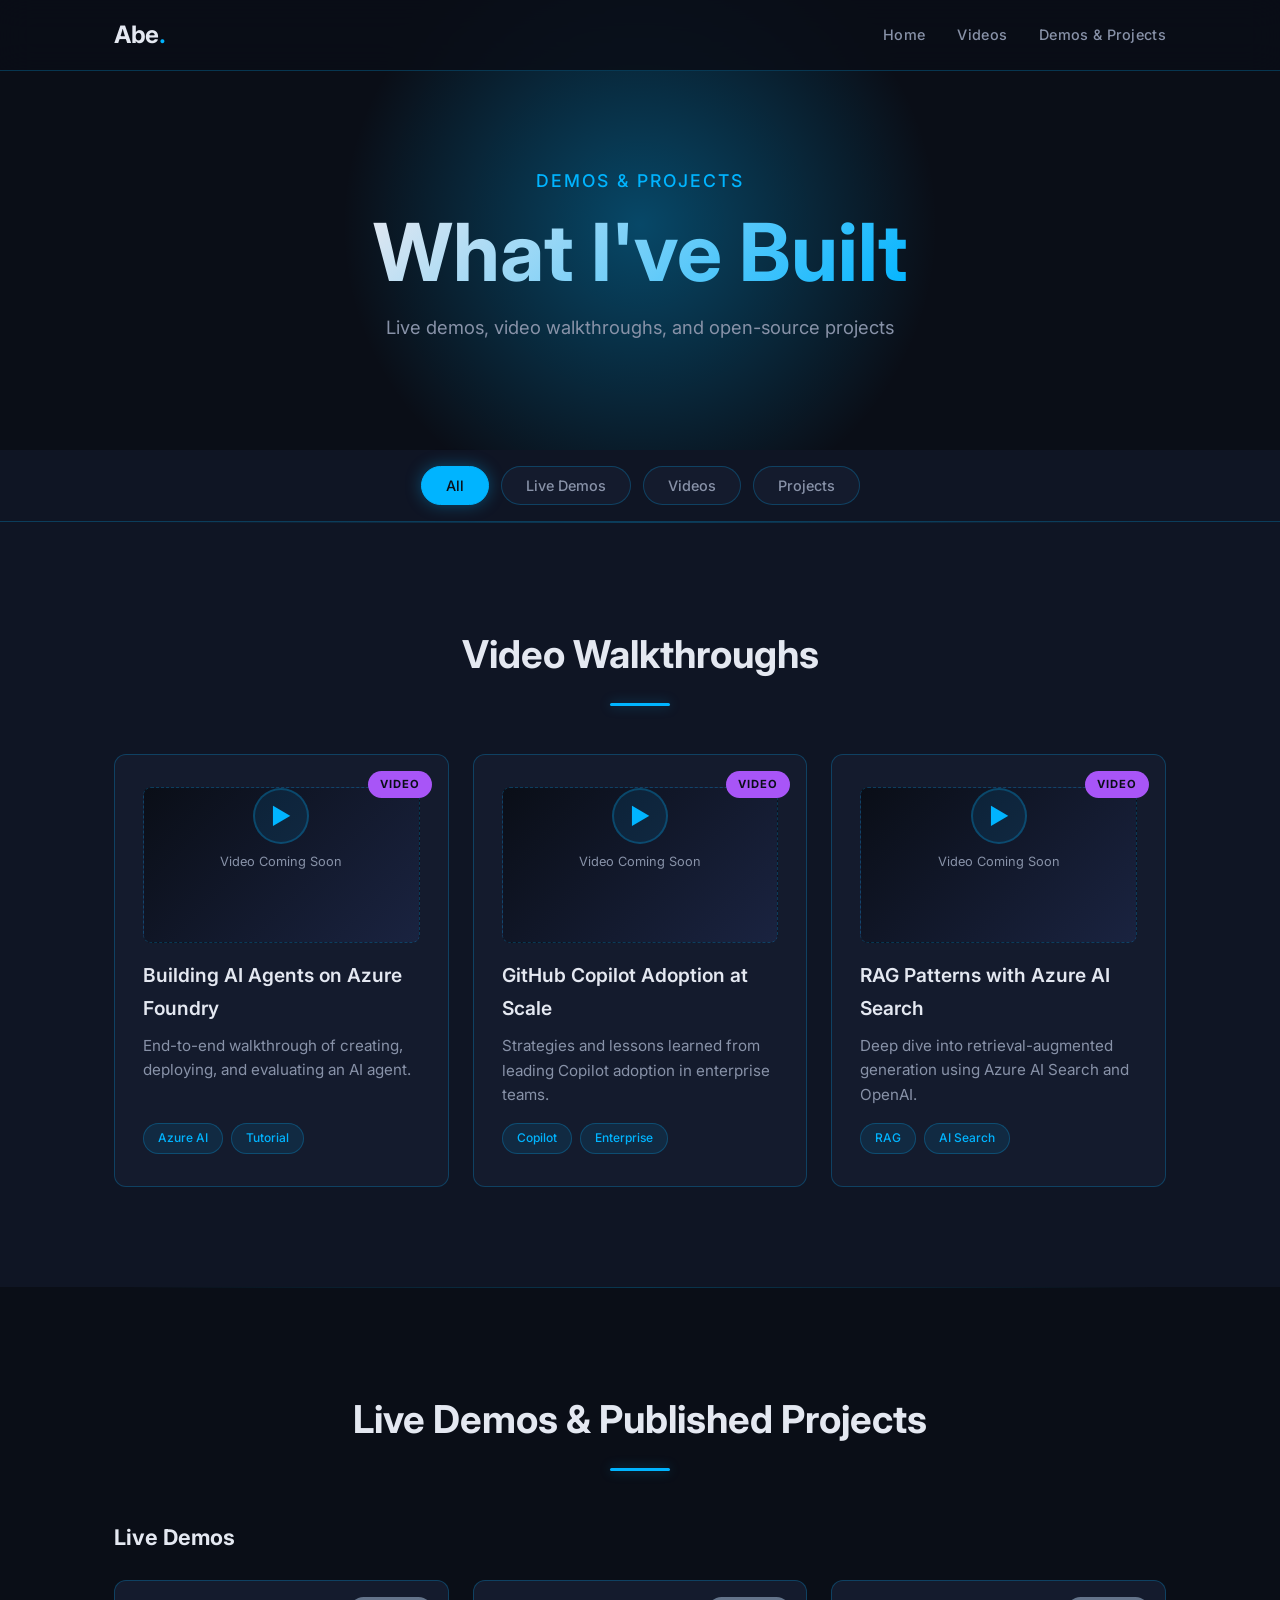
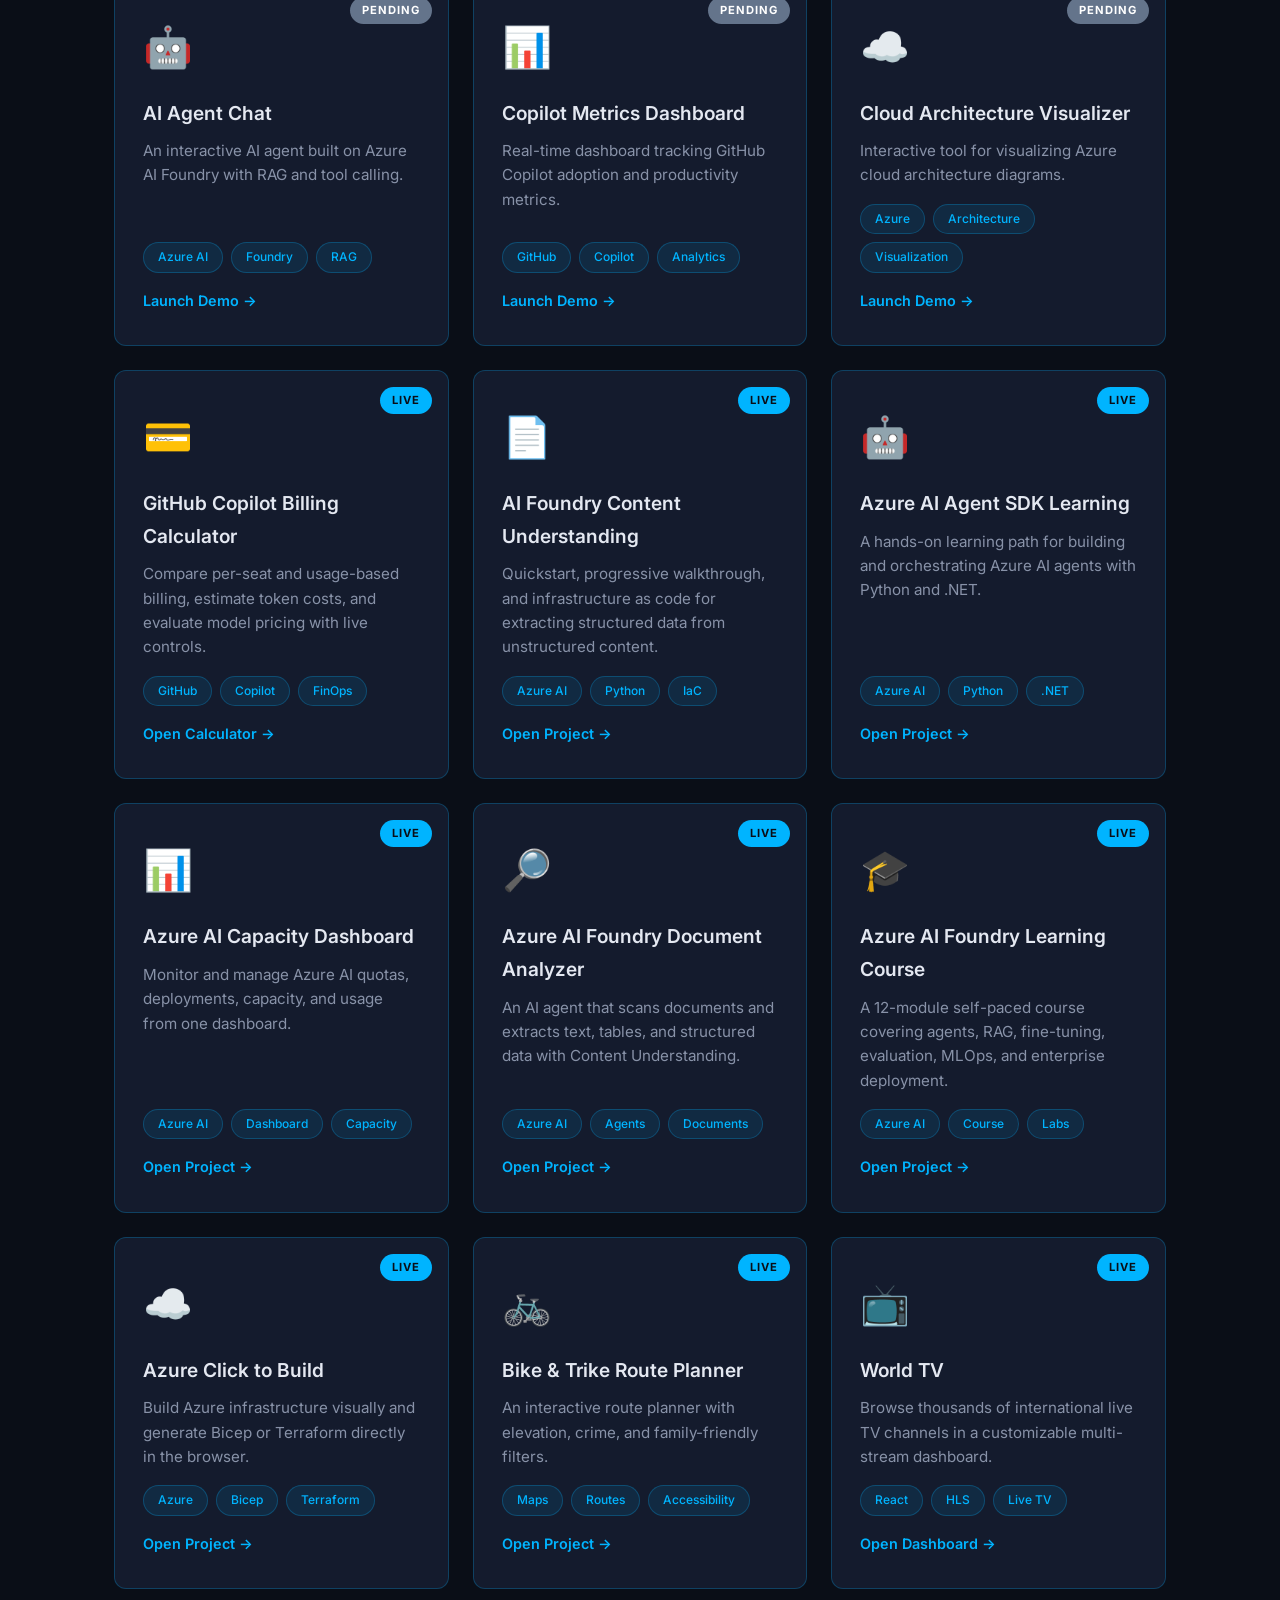
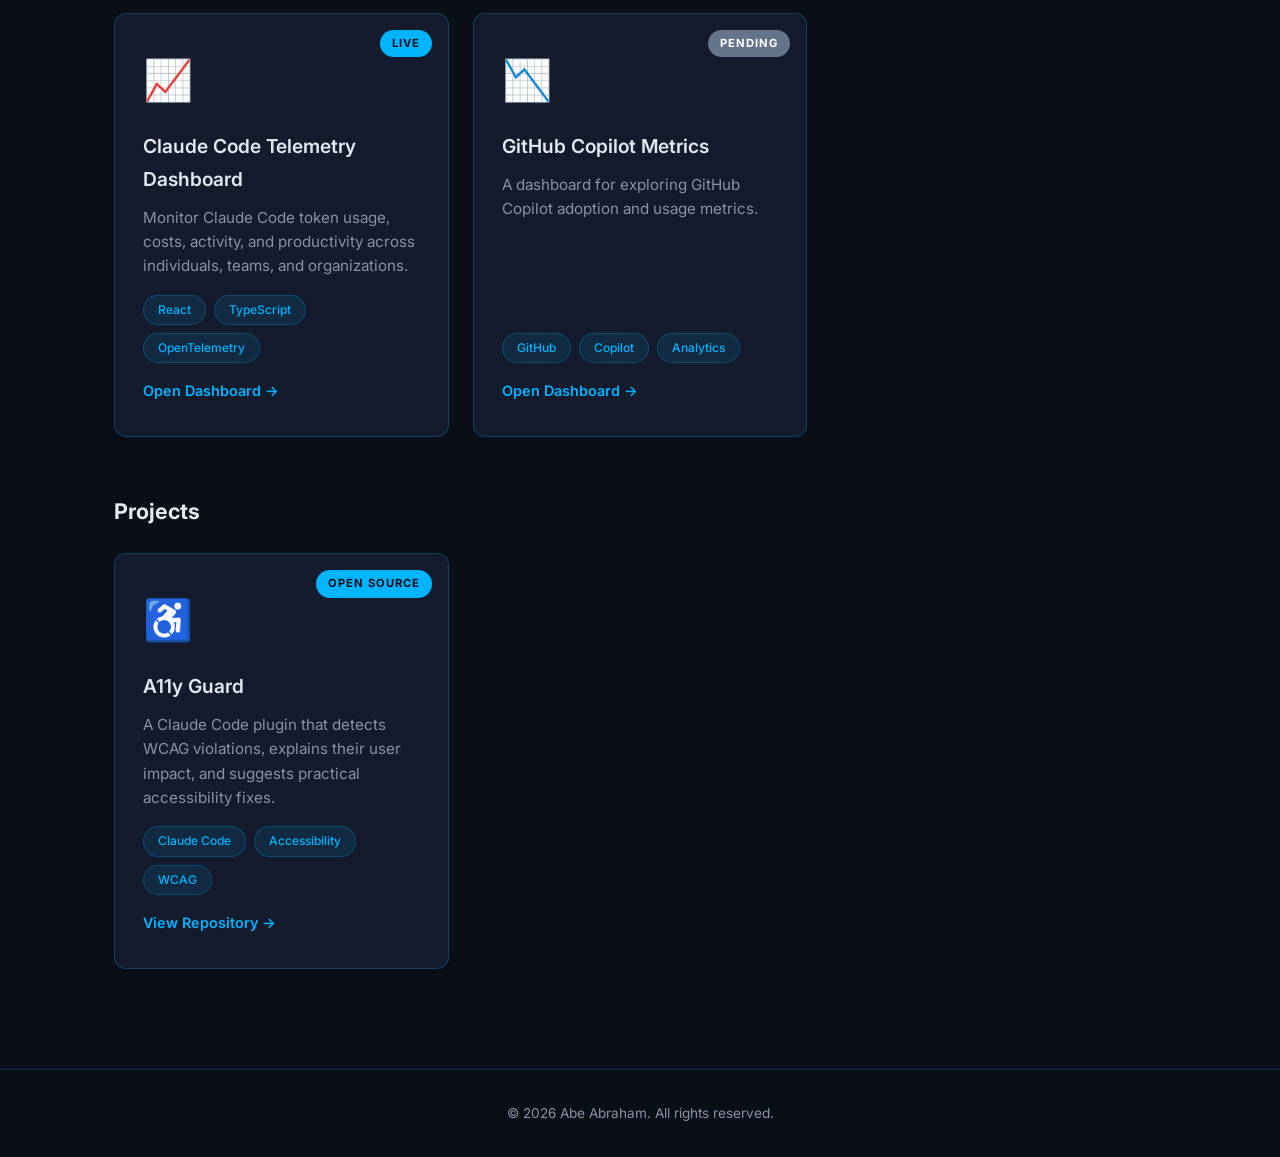
==== commit aa671701: "Separate live demos from projects Co-authored-by: Copilot <223556219+Copilot@users.noreply.github.co" ====
--- a/demos.html
+++ b/demos.html
@@ -110,7 +110,9 @@
   <section class="section" id="projects">
     <div class="container">
       <h2 class="section-title">Live Demos &amp; Published Projects</h2>
-      <div class="demos-grid">
+      <div class="project-group">
+        <h3 class="project-group-title">Live Demos</h3>
+        <div class="demos-grid">
 
         <a href="#" class="demo-card repo-card" data-category="live" target="_blank" rel="noopener noreferrer">
           <div class="demo-card-badge pending-badge">Pending</div>
@@ -145,7 +147,7 @@
           <span class="demo-card-link">Launch Demo →</span>
         </a>
 
-        <a href="https://ab3y.github.io/GHCPTBB/" class="demo-card repo-card" data-category="repo" target="_blank" rel="noopener noreferrer">
+        <a href="https://ab3y.github.io/GHCPTBB/" class="demo-card repo-card" data-category="live" target="_blank" rel="noopener noreferrer">
           <div class="demo-card-badge">Live</div>
           <div class="demo-card-icon">💳</div>
           <h3>GitHub Copilot Billing Calculator</h3>
@@ -156,18 +158,7 @@
           <span class="demo-card-link">Open Calculator →</span>
         </a>
 
-        <a href="https://github.com/Ab3y/a11y-guard" class="demo-card repo-card" data-category="repo" target="_blank" rel="noopener noreferrer">
-          <div class="demo-card-badge">Open Source</div>
-          <div class="demo-card-icon">♿</div>
-          <h3>A11y Guard</h3>
-          <p>A Claude Code plugin that detects WCAG violations, explains their user impact, and suggests practical accessibility fixes.</p>
-          <div class="demo-card-tags">
-            <span>Claude Code</span><span>Accessibility</span><span>WCAG</span>
-          </div>
-          <span class="demo-card-link">View Repository →</span>
-        </a>
-
-        <a href="https://ab3y.github.io/AIFondry-ContentUnderstanding/" class="demo-card repo-card" data-category="repo" target="_blank" rel="noopener noreferrer">
+        <a href="https://ab3y.github.io/AIFondry-ContentUnderstanding/" class="demo-card repo-card" data-category="live" target="_blank" rel="noopener noreferrer">
           <div class="demo-card-badge">Live</div>
           <div class="demo-card-icon">📄</div>
           <h3>AI Foundry Content Understanding</h3>
@@ -178,7 +169,7 @@
           <span class="demo-card-link">Open Project →</span>
         </a>
 
-        <a href="https://ab3y.github.io/azure-ai-agent-sdk-learning/" class="demo-card repo-card" data-category="repo" target="_blank" rel="noopener noreferrer">
+        <a href="https://ab3y.github.io/azure-ai-agent-sdk-learning/" class="demo-card repo-card" data-category="live" target="_blank" rel="noopener noreferrer">
           <div class="demo-card-badge">Live</div>
           <div class="demo-card-icon">🤖</div>
           <h3>Azure AI Agent SDK Learning</h3>
@@ -189,7 +180,7 @@
           <span class="demo-card-link">Open Project →</span>
         </a>
 
-        <a href="https://ab3y.github.io/azure-ai-capacity/" class="demo-card repo-card" data-category="repo" target="_blank" rel="noopener noreferrer">
+        <a href="https://ab3y.github.io/azure-ai-capacity/" class="demo-card repo-card" data-category="live" target="_blank" rel="noopener noreferrer">
           <div class="demo-card-badge">Live</div>
           <div class="demo-card-icon">📊</div>
           <h3>Azure AI Capacity Dashboard</h3>
@@ -200,7 +191,7 @@
           <span class="demo-card-link">Open Project →</span>
         </a>
 
-        <a href="https://ab3y.github.io/azure-ai-foundry-agent/" class="demo-card repo-card" data-category="repo" target="_blank" rel="noopener noreferrer">
+        <a href="https://ab3y.github.io/azure-ai-foundry-agent/" class="demo-card repo-card" data-category="live" target="_blank" rel="noopener noreferrer">
           <div class="demo-card-badge">Live</div>
           <div class="demo-card-icon">🔎</div>
           <h3>Azure AI Foundry Document Analyzer</h3>
@@ -211,7 +202,7 @@
           <span class="demo-card-link">Open Project →</span>
         </a>
 
-        <a href="https://ab3y.github.io/Azure-AI_Foundry/" class="demo-card repo-card" data-category="repo" target="_blank" rel="noopener noreferrer">
+        <a href="https://ab3y.github.io/Azure-AI_Foundry/" class="demo-card repo-card" data-category="live" target="_blank" rel="noopener noreferrer">
           <div class="demo-card-badge">Live</div>
           <div class="demo-card-icon">🎓</div>
           <h3>Azure AI Foundry Learning Course</h3>
@@ -222,7 +213,7 @@
           <span class="demo-card-link">Open Project →</span>
         </a>
 
-        <a href="https://ab3y.github.io/azure-click-to-build/" class="demo-card repo-card" data-category="repo" target="_blank" rel="noopener noreferrer">
+        <a href="https://ab3y.github.io/azure-click-to-build/" class="demo-card repo-card" data-category="live" target="_blank" rel="noopener noreferrer">
           <div class="demo-card-badge">Live</div>
           <div class="demo-card-icon">☁️</div>
           <h3>Azure Click to Build</h3>
@@ -233,7 +224,7 @@
           <span class="demo-card-link">Open Project →</span>
         </a>
 
-        <a href="https://ab3y.github.io/bike-and-trike/" class="demo-card repo-card" data-category="repo" target="_blank" rel="noopener noreferrer">
+        <a href="https://ab3y.github.io/bike-and-trike/" class="demo-card repo-card" data-category="live" target="_blank" rel="noopener noreferrer">
           <div class="demo-card-badge">Live</div>
           <div class="demo-card-icon">🚲</div>
           <h3>Bike &amp; Trike Route Planner</h3>
@@ -244,7 +235,7 @@
           <span class="demo-card-link">Open Project →</span>
         </a>
 
-        <a href="https://ab3y.github.io/feed-wall/" class="demo-card repo-card" data-category="repo" target="_blank" rel="noopener noreferrer">
+        <a href="https://ab3y.github.io/feed-wall/" class="demo-card repo-card" data-category="live" target="_blank" rel="noopener noreferrer">
           <div class="demo-card-badge">Live</div>
           <div class="demo-card-icon">📺</div>
           <h3>World TV</h3>
@@ -255,7 +246,7 @@
           <span class="demo-card-link">Open Dashboard →</span>
         </a>
 
-        <a href="https://ab3y.github.io/CC-Telemetry/" class="demo-card repo-card" data-category="repo" target="_blank" rel="noopener noreferrer">
+        <a href="https://ab3y.github.io/CC-Telemetry/" class="demo-card repo-card" data-category="live" target="_blank" rel="noopener noreferrer">
           <div class="demo-card-badge">Live</div>
           <div class="demo-card-icon">📈</div>
           <h3>Claude Code Telemetry Dashboard</h3>
@@ -266,7 +257,7 @@
           <span class="demo-card-link">Open Dashboard →</span>
         </a>
 
-        <a href="https://ab3y.github.io/GHCP_Metrics/" class="demo-card repo-card" data-category="repo" target="_blank" rel="noopener noreferrer">
+        <a href="https://ab3y.github.io/GHCP_Metrics/" class="demo-card repo-card" data-category="live" target="_blank" rel="noopener noreferrer">
           <div class="demo-card-badge pending-badge">Pending</div>
           <div class="demo-card-icon">📉</div>
           <h3>GitHub Copilot Metrics</h3>
@@ -277,6 +268,25 @@
           <span class="demo-card-link">Open Dashboard →</span>
         </a>
 
+        </div>
+      </div>
+
+      <div class="project-group">
+        <h3 class="project-group-title">Projects</h3>
+        <div class="demos-grid">
+
+          <a href="https://github.com/Ab3y/a11y-guard" class="demo-card repo-card" data-category="repo" target="_blank" rel="noopener noreferrer">
+            <div class="demo-card-badge">Open Source</div>
+            <div class="demo-card-icon">♿</div>
+            <h3>A11y Guard</h3>
+            <p>A Claude Code plugin that detects WCAG violations, explains their user impact, and suggests practical accessibility fixes.</p>
+            <div class="demo-card-tags">
+              <span>Claude Code</span><span>Accessibility</span><span>WCAG</span>
+            </div>
+            <span class="demo-card-link">View Repository →</span>
+          </a>
+
+        </div>
       </div>
     </div>
   </section>
--- a/demos.css
+++ b/demos.css
@@ -75,6 +75,20 @@
   display: grid;
   grid-template-columns: repeat(auto-fill, minmax(320px, 1fr));
   gap: 24px;
+}
+
+.project-group + .project-group {
+  margin-top: 56px;
+}
+
+.project-group.hidden {
+  display: none;
+}
+
+.project-group-title {
+  margin: 0 0 24px;
+  color: var(--text-primary);
+  font-size: 1.35rem;
 }
 
 /* Demo cards */
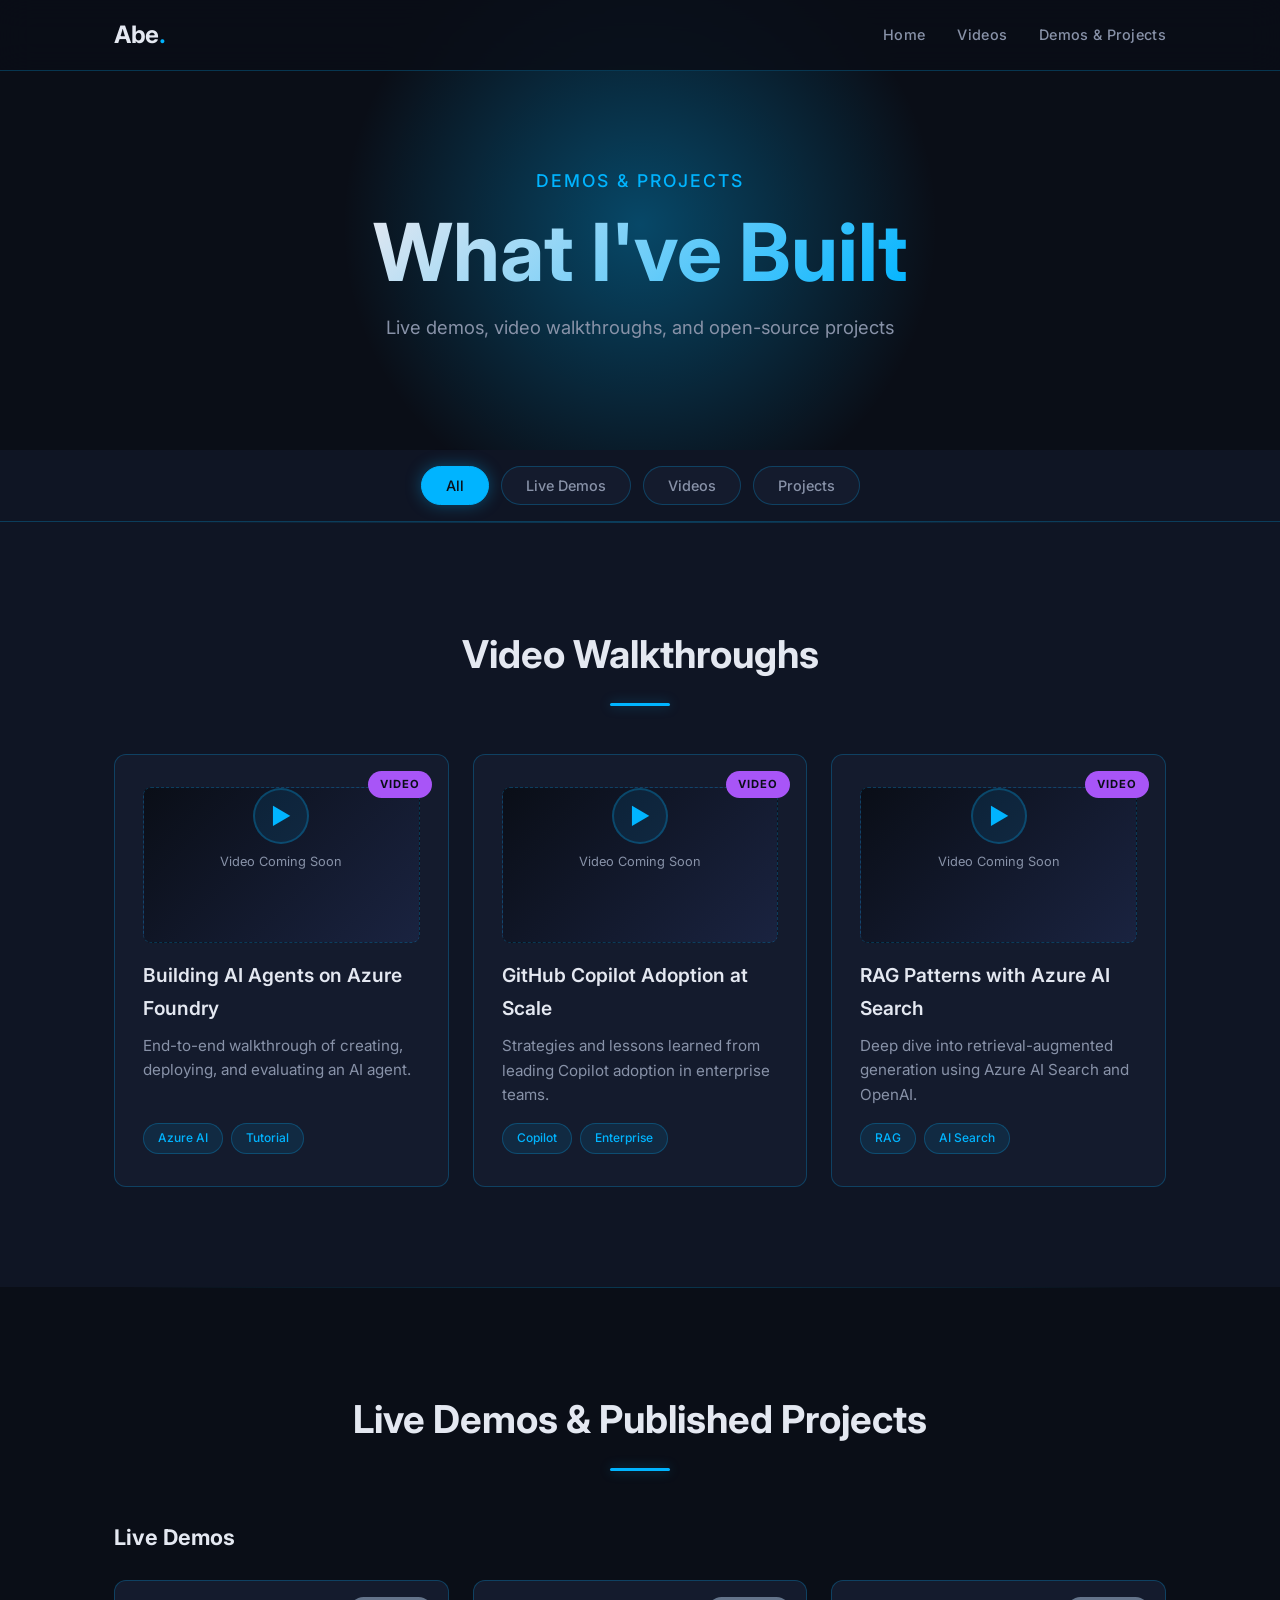
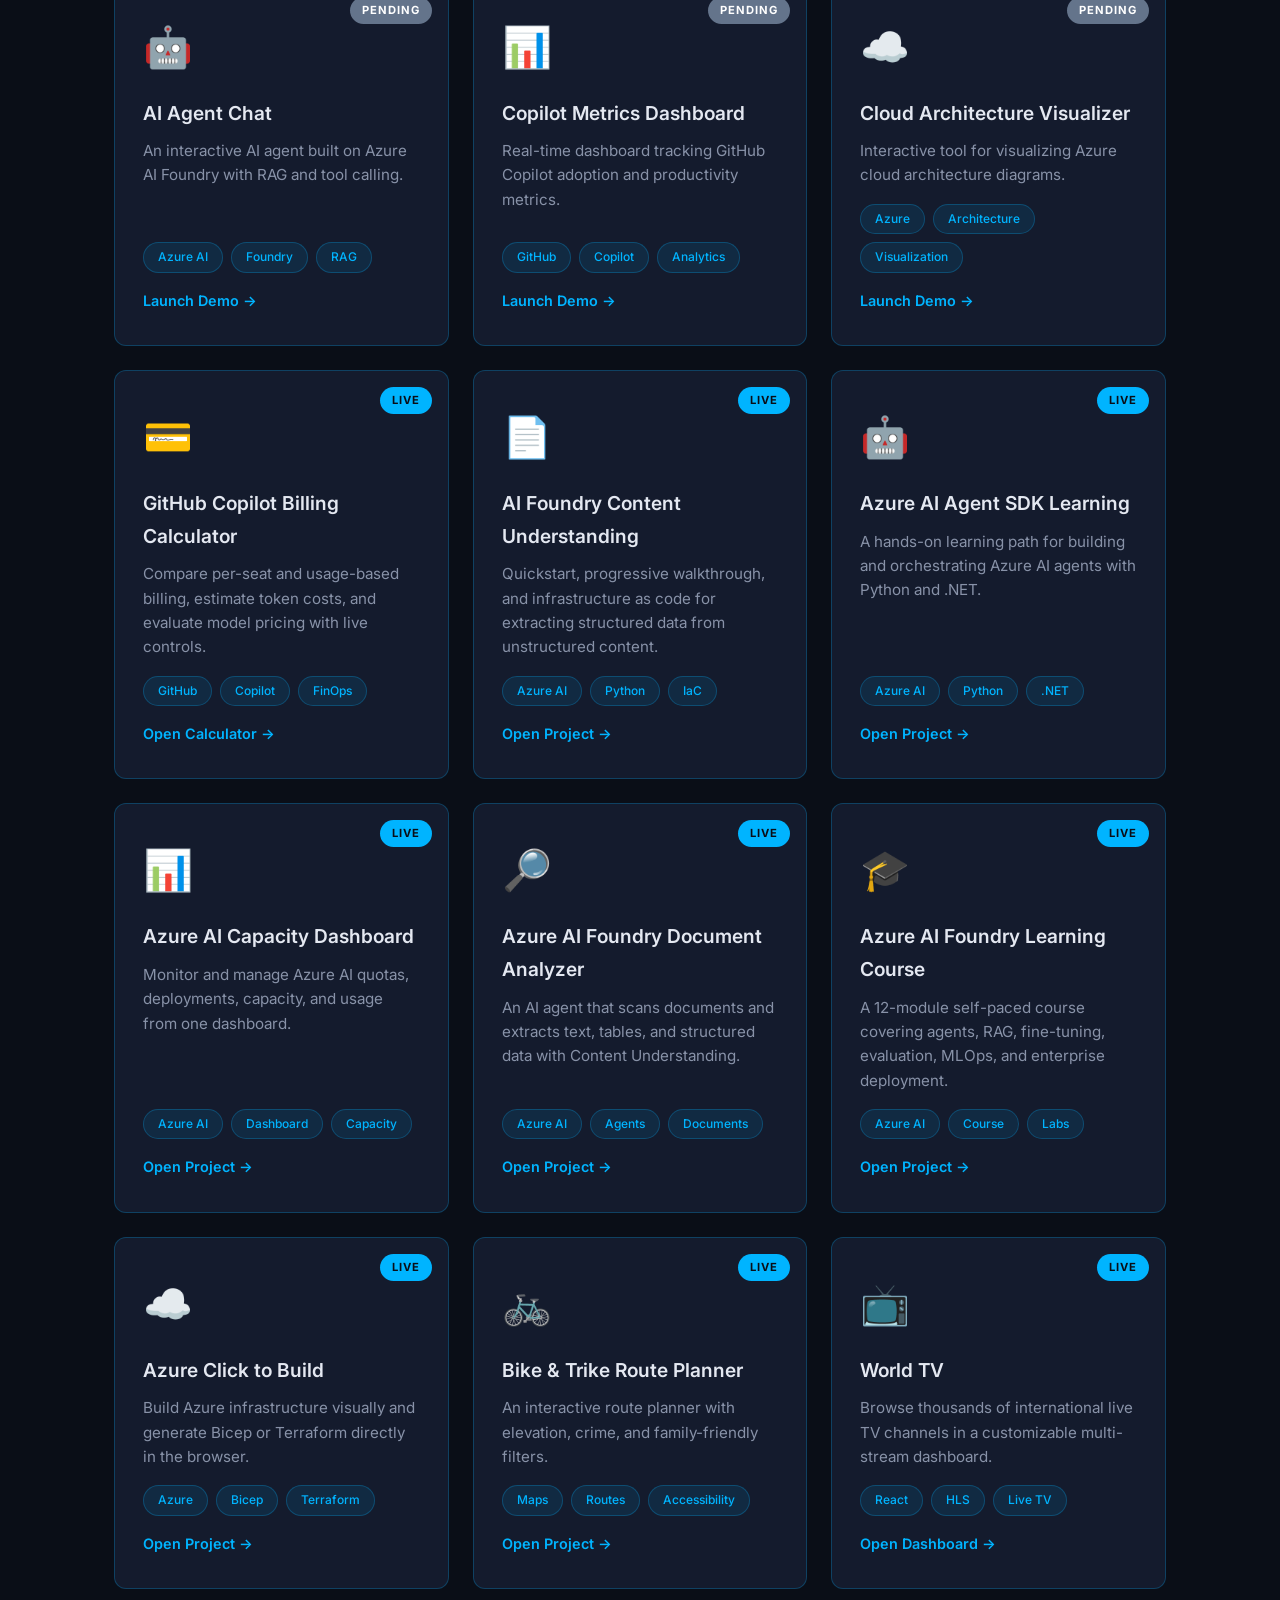
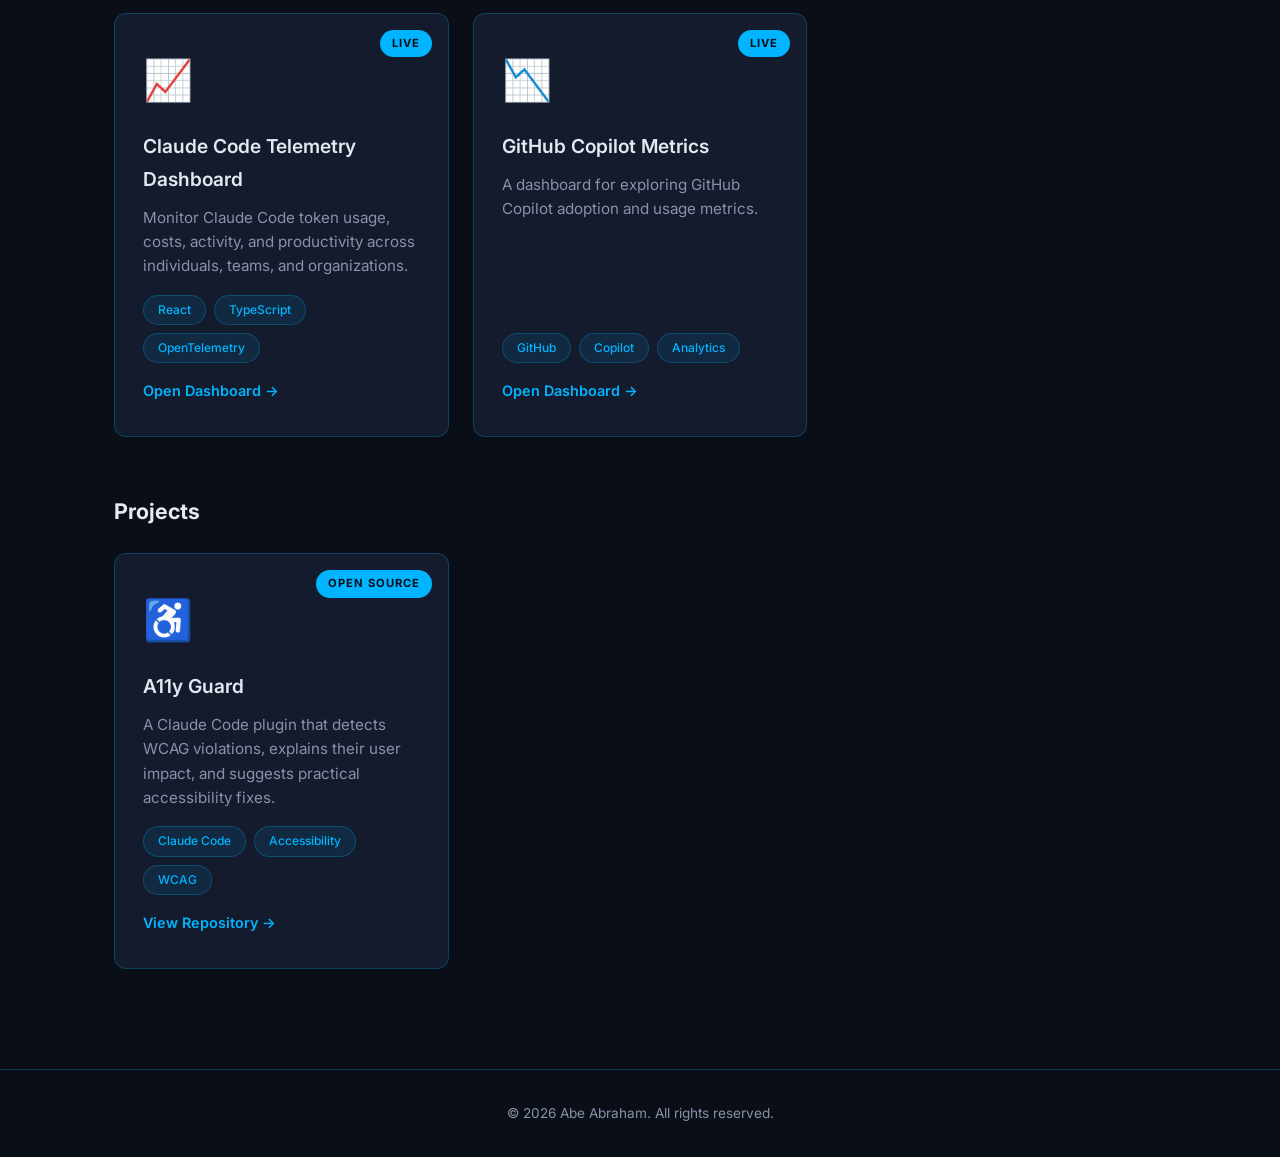
==== commit d16aca13: "Mark Copilot metrics dashboard live The dashboard Pages deployment is complete, so replace its stale" ====
--- a/demos.html
+++ b/demos.html
@@ -258,7 +258,7 @@
         </a>
 
         <a href="https://ab3y.github.io/GHCP_Metrics/" class="demo-card repo-card" data-category="live" target="_blank" rel="noopener noreferrer">
-          <div class="demo-card-badge pending-badge">Pending</div>
+          <div class="demo-card-badge">Live</div>
           <div class="demo-card-icon">📉</div>
           <h3>GitHub Copilot Metrics</h3>
           <p>A dashboard for exploring GitHub Copilot adoption and usage metrics.</p>
--- a/demos.css
+++ b/demos.css
@@ -82,6 +82,10 @@
 }
 
 .project-group.hidden {
+  display: none;
+}
+
+.section.filter-hidden {
   display: none;
 }
 
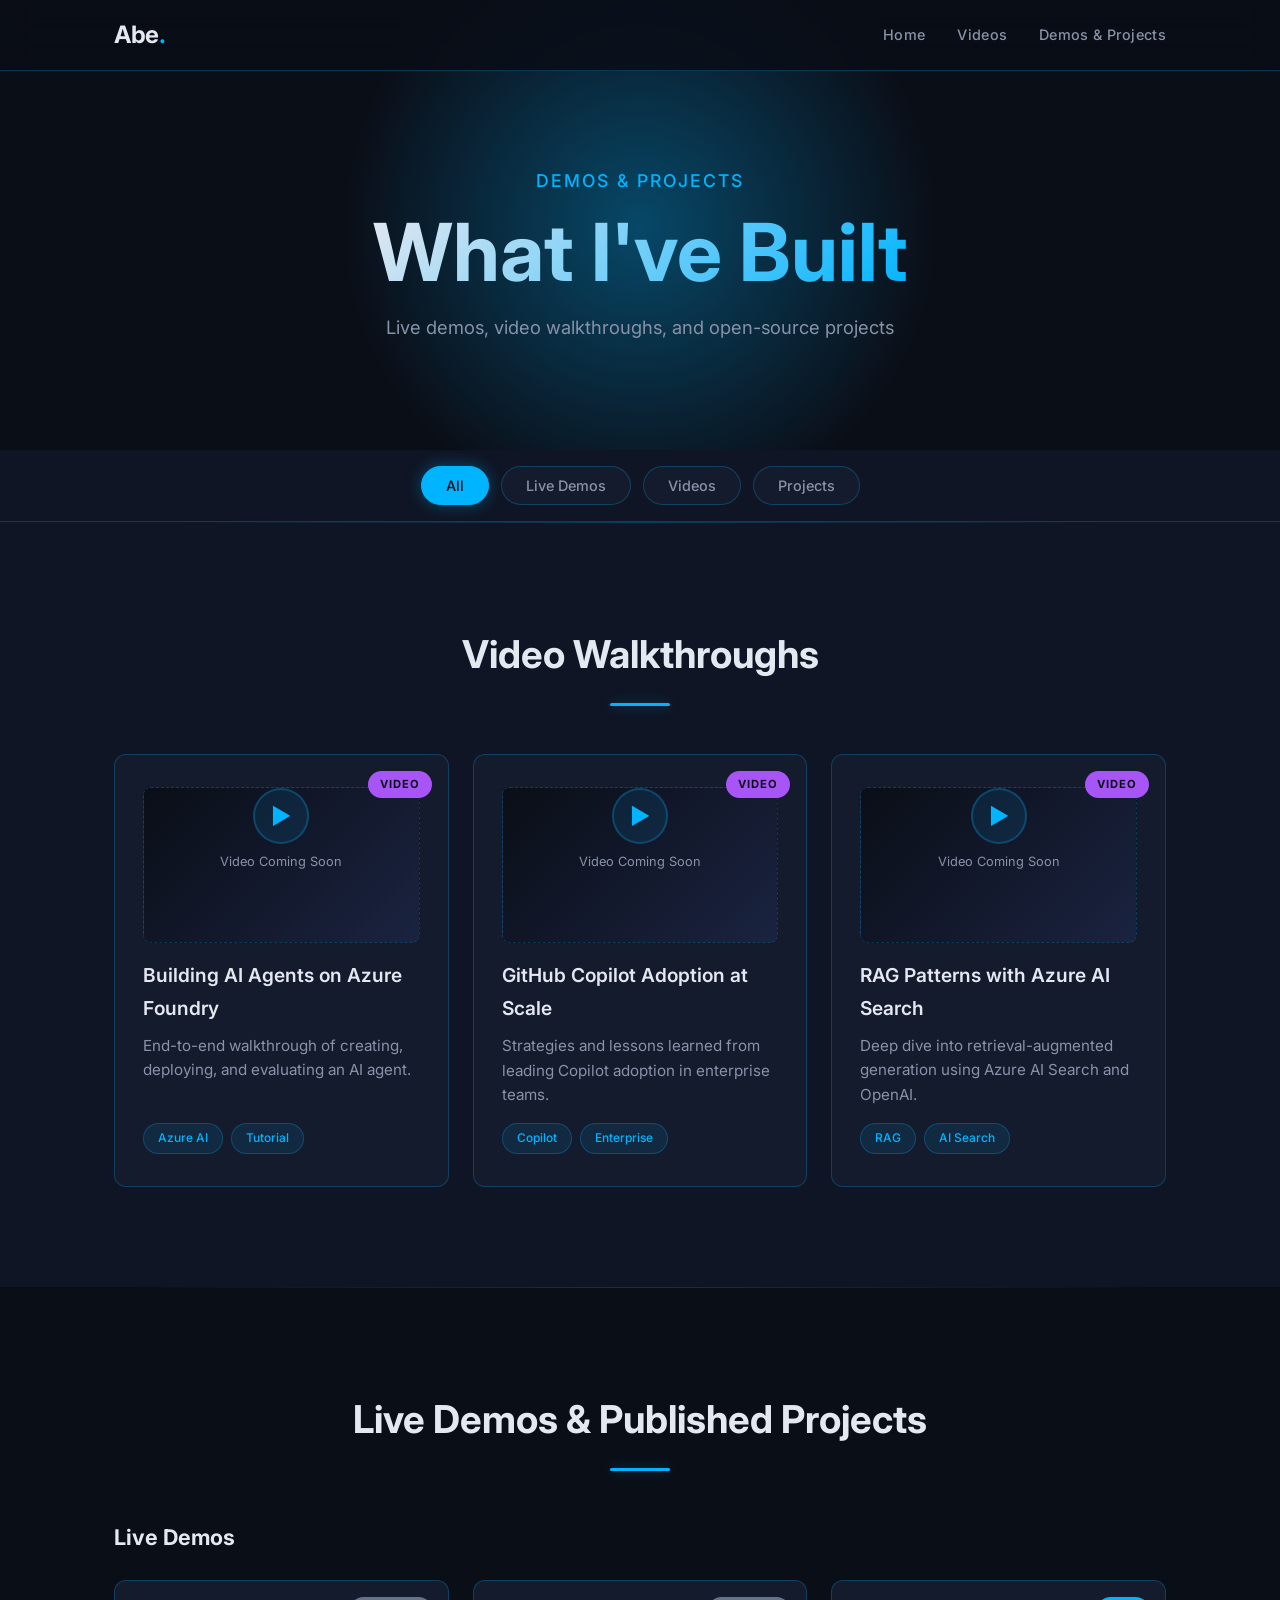
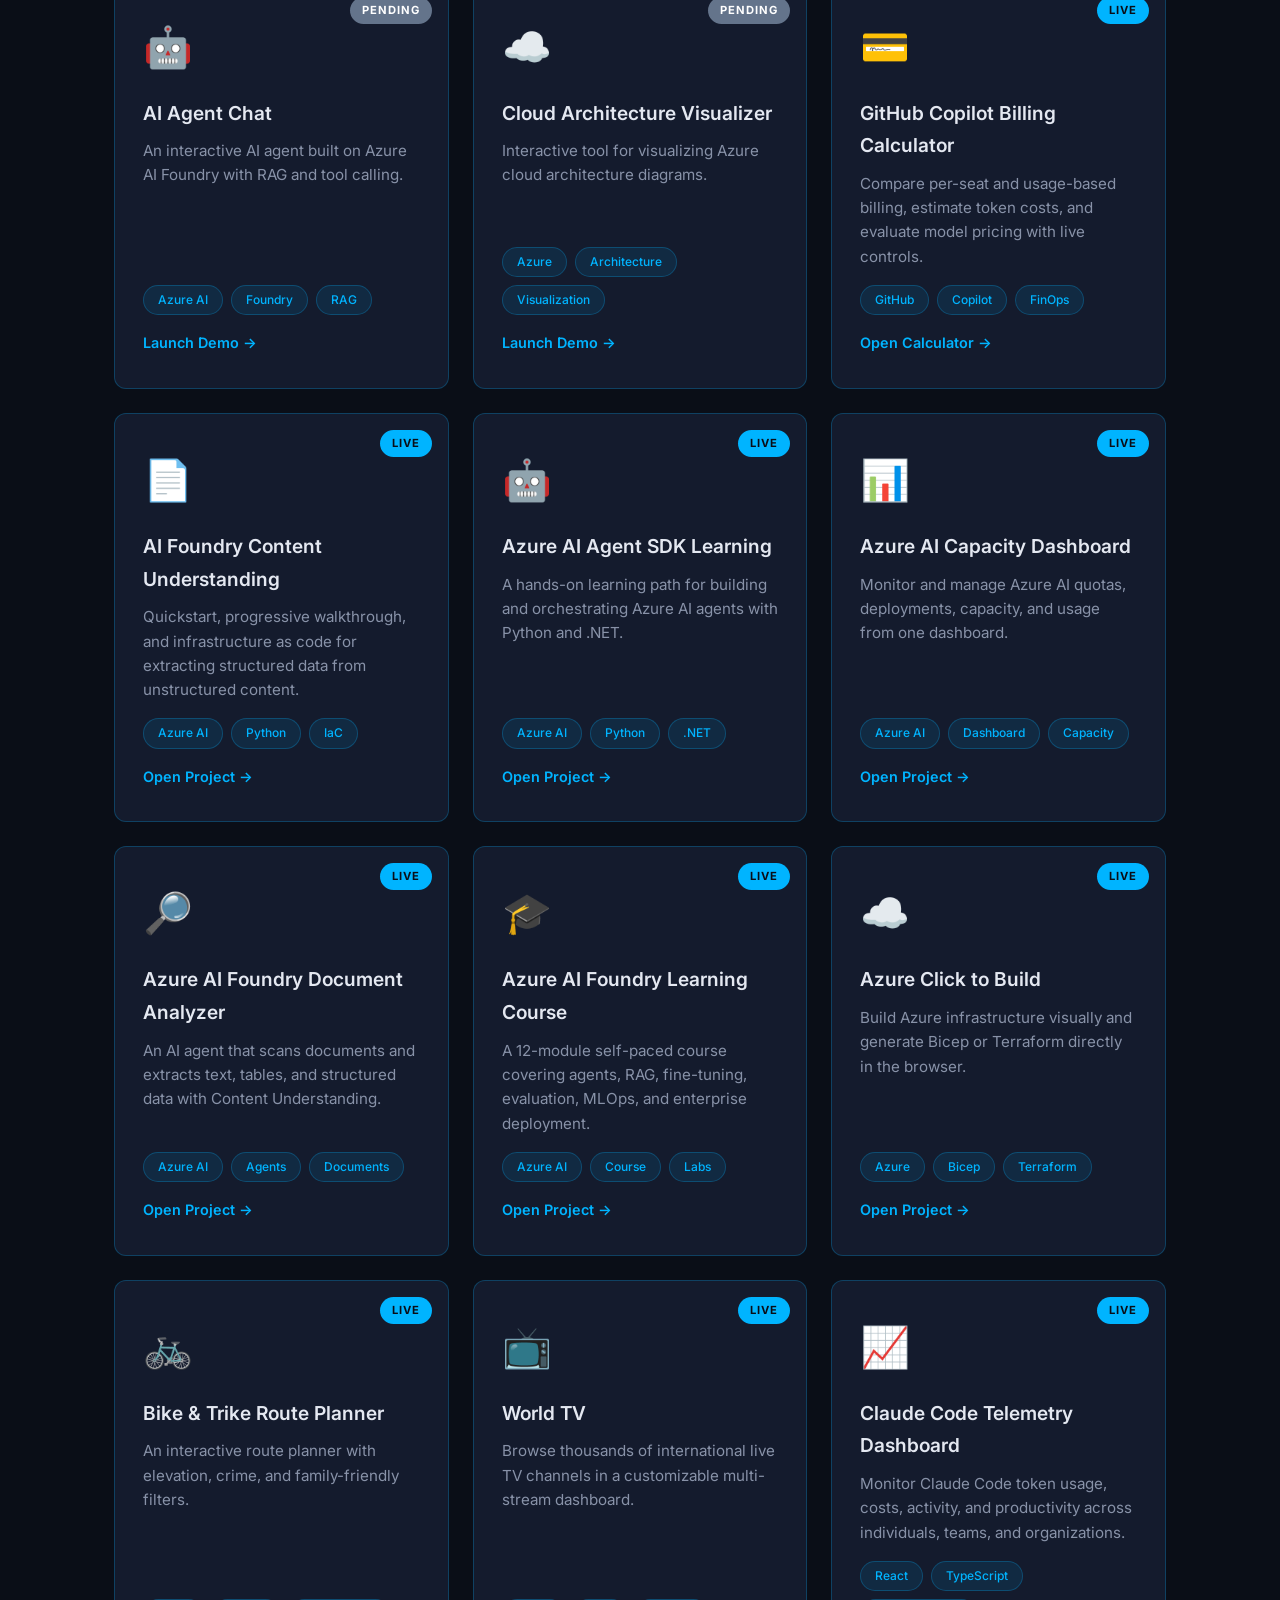
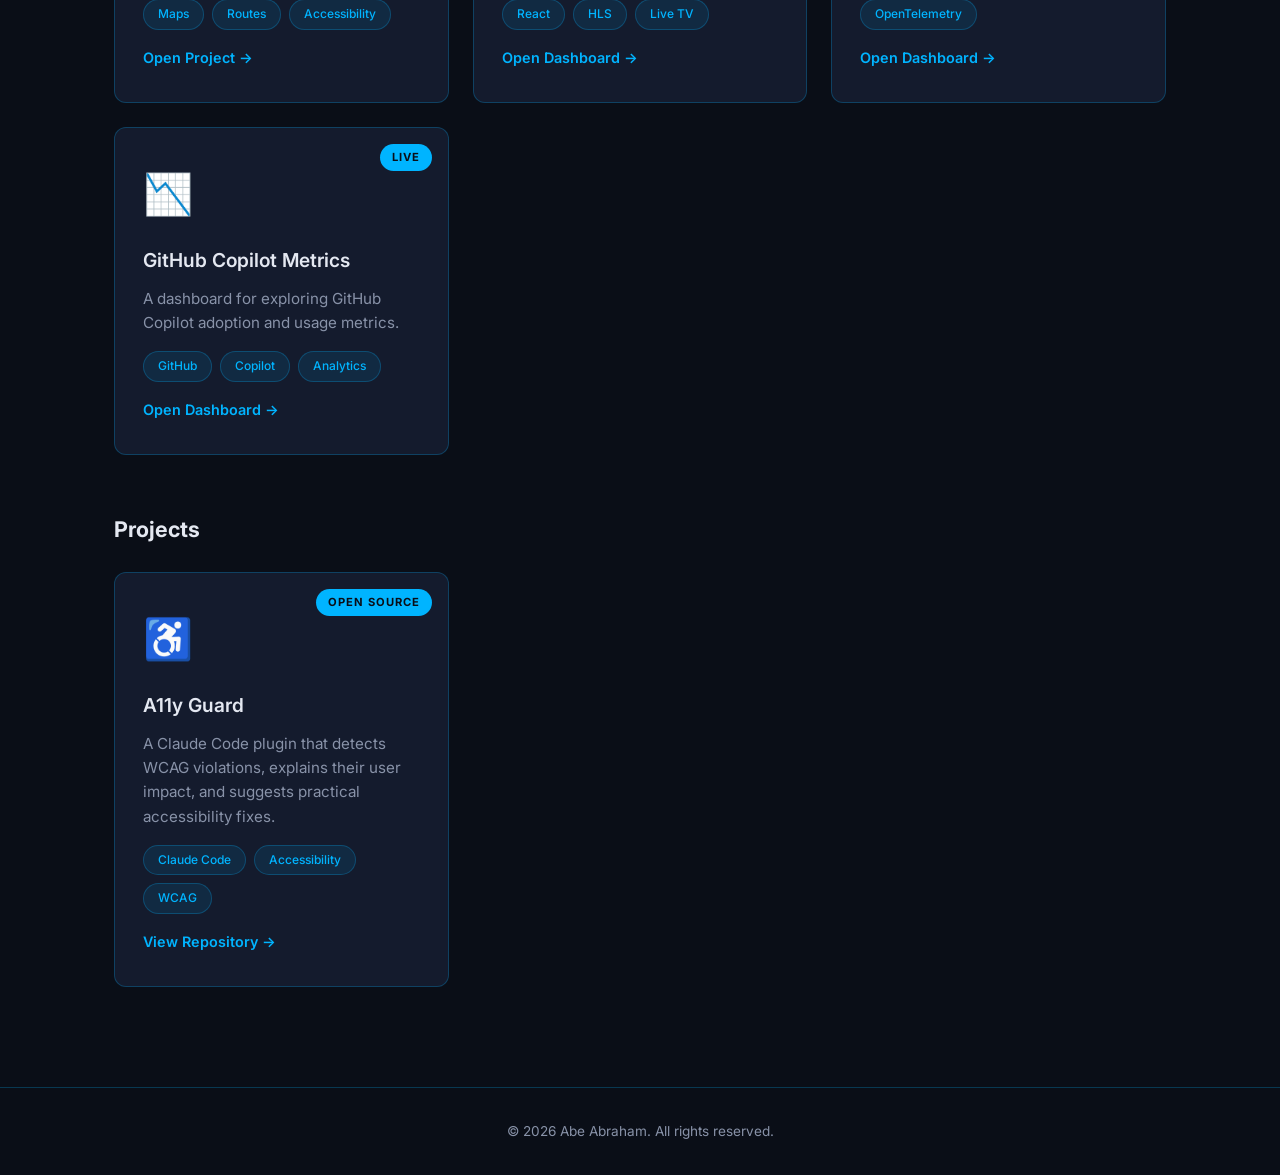
==== commit b3552278: "Remove duplicate Copilot metrics card Keep the live GitHub Copilot Metrics entry as the single dashb" ====
--- a/demos.html
+++ b/demos.html
@@ -127,17 +127,6 @@
 
         <a href="#" class="demo-card repo-card" data-category="live" target="_blank" rel="noopener noreferrer">
           <div class="demo-card-badge pending-badge">Pending</div>
-          <div class="demo-card-icon">📊</div>
-          <h3>Copilot Metrics Dashboard</h3>
-          <p>Real-time dashboard tracking GitHub Copilot adoption and productivity metrics.</p>
-          <div class="demo-card-tags">
-            <span>GitHub</span><span>Copilot</span><span>Analytics</span>
-          </div>
-          <span class="demo-card-link">Launch Demo →</span>
-        </a>
-
-        <a href="#" class="demo-card repo-card" data-category="live" target="_blank" rel="noopener noreferrer">
-          <div class="demo-card-badge pending-badge">Pending</div>
           <div class="demo-card-icon">☁️</div>
           <h3>Cloud Architecture Visualizer</h3>
           <p>Interactive tool for visualizing Azure cloud architecture diagrams.</p>
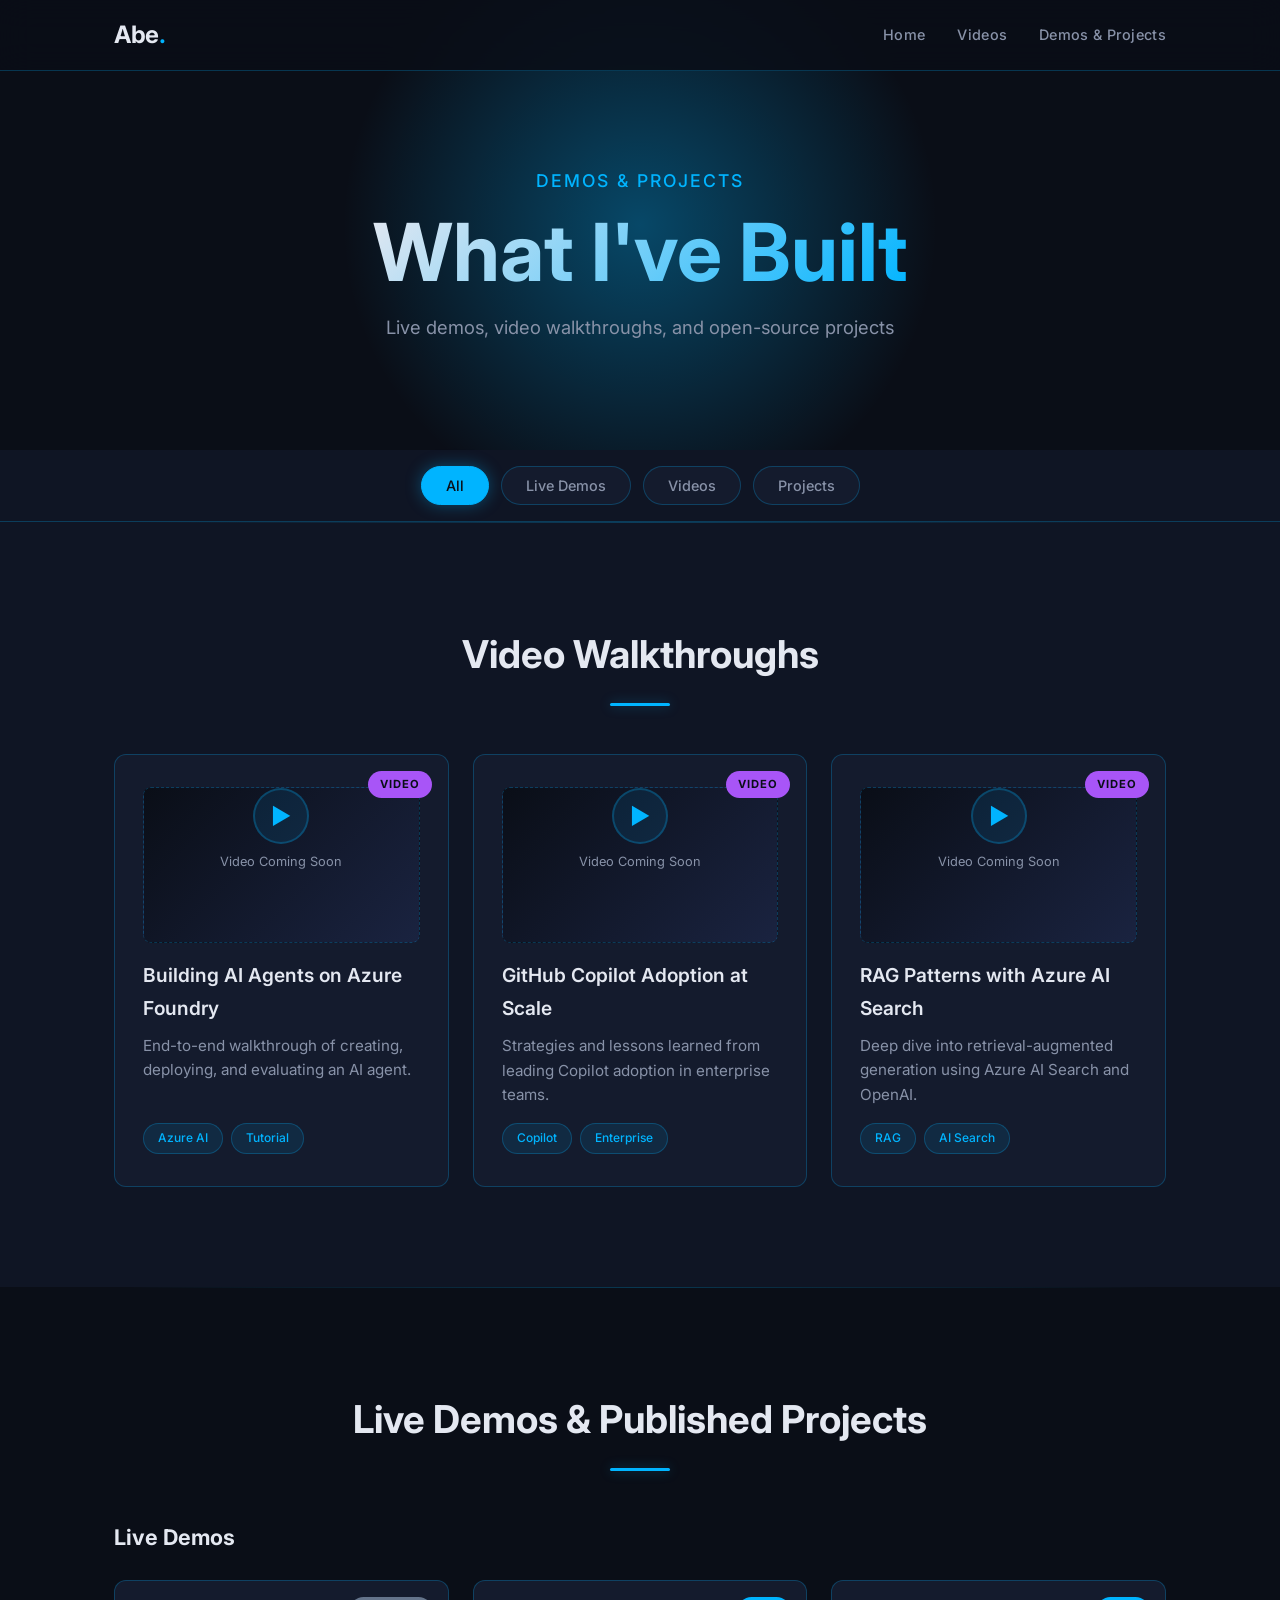
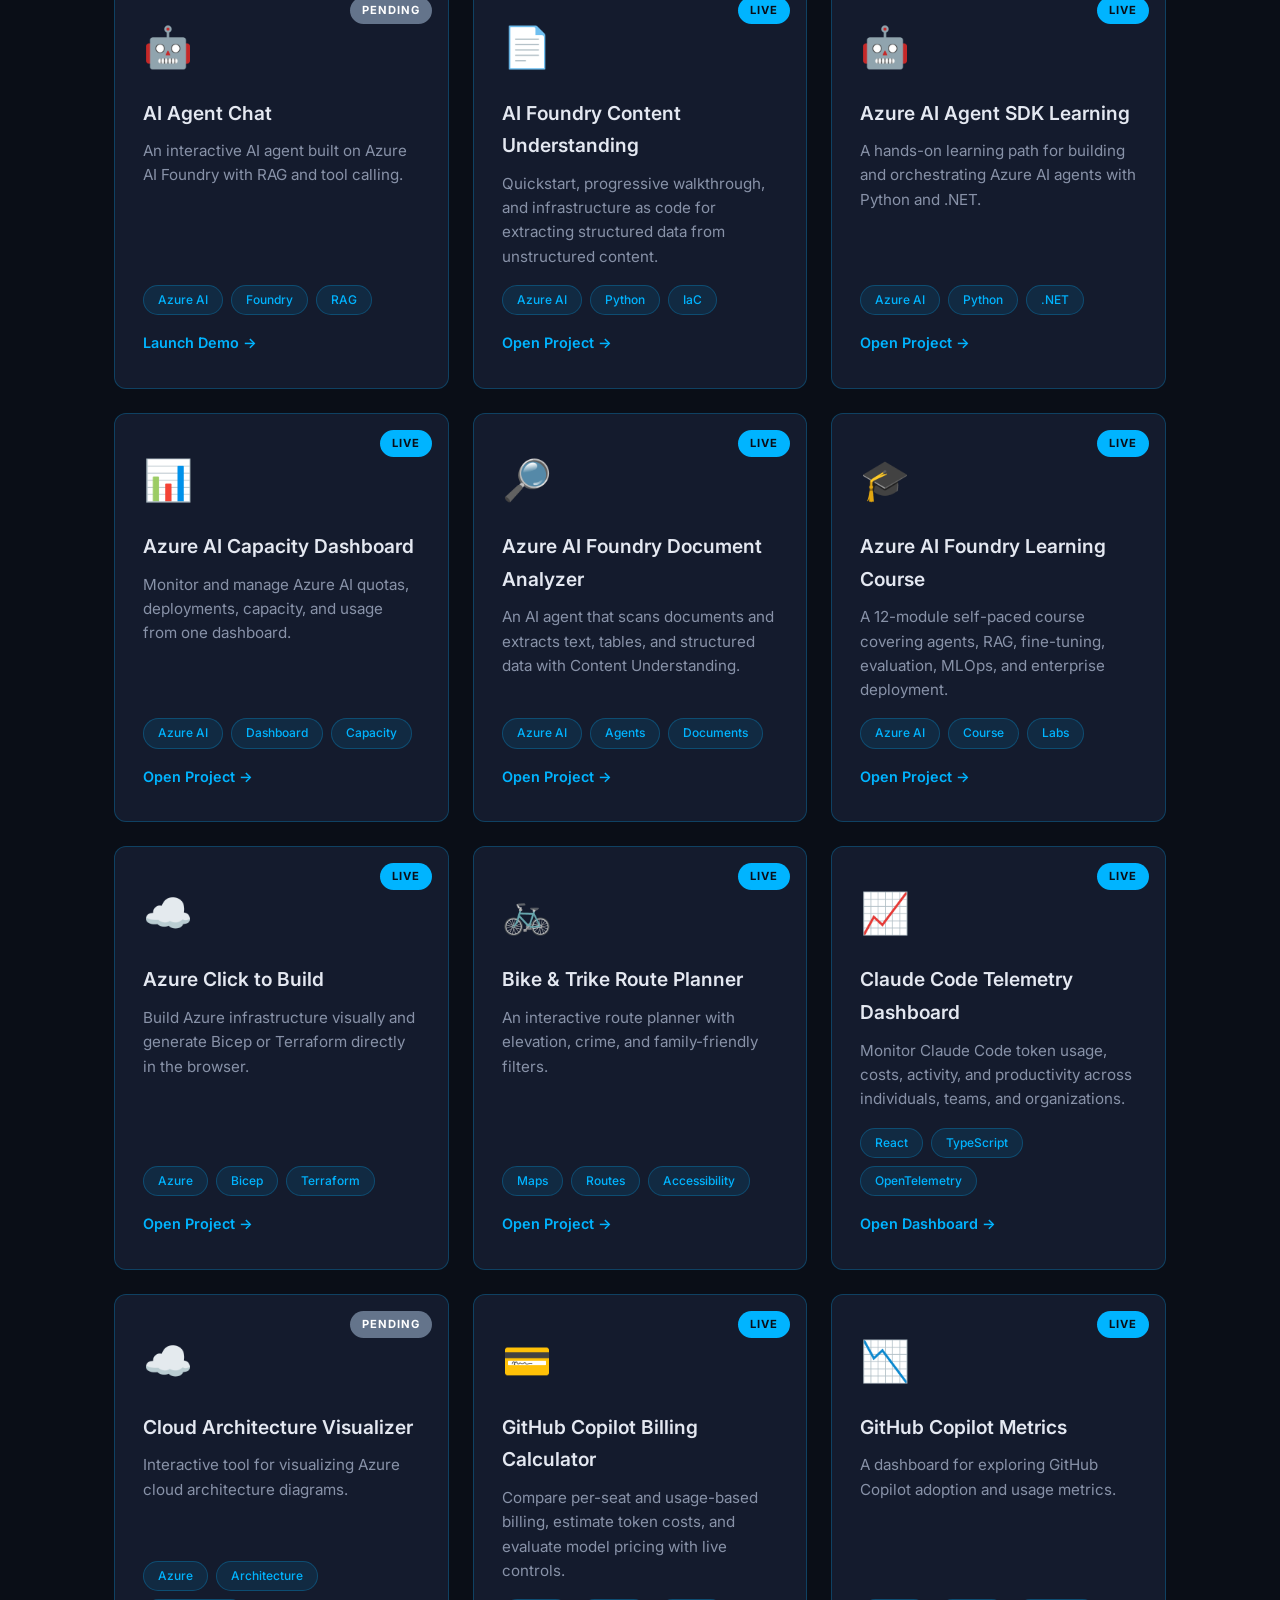
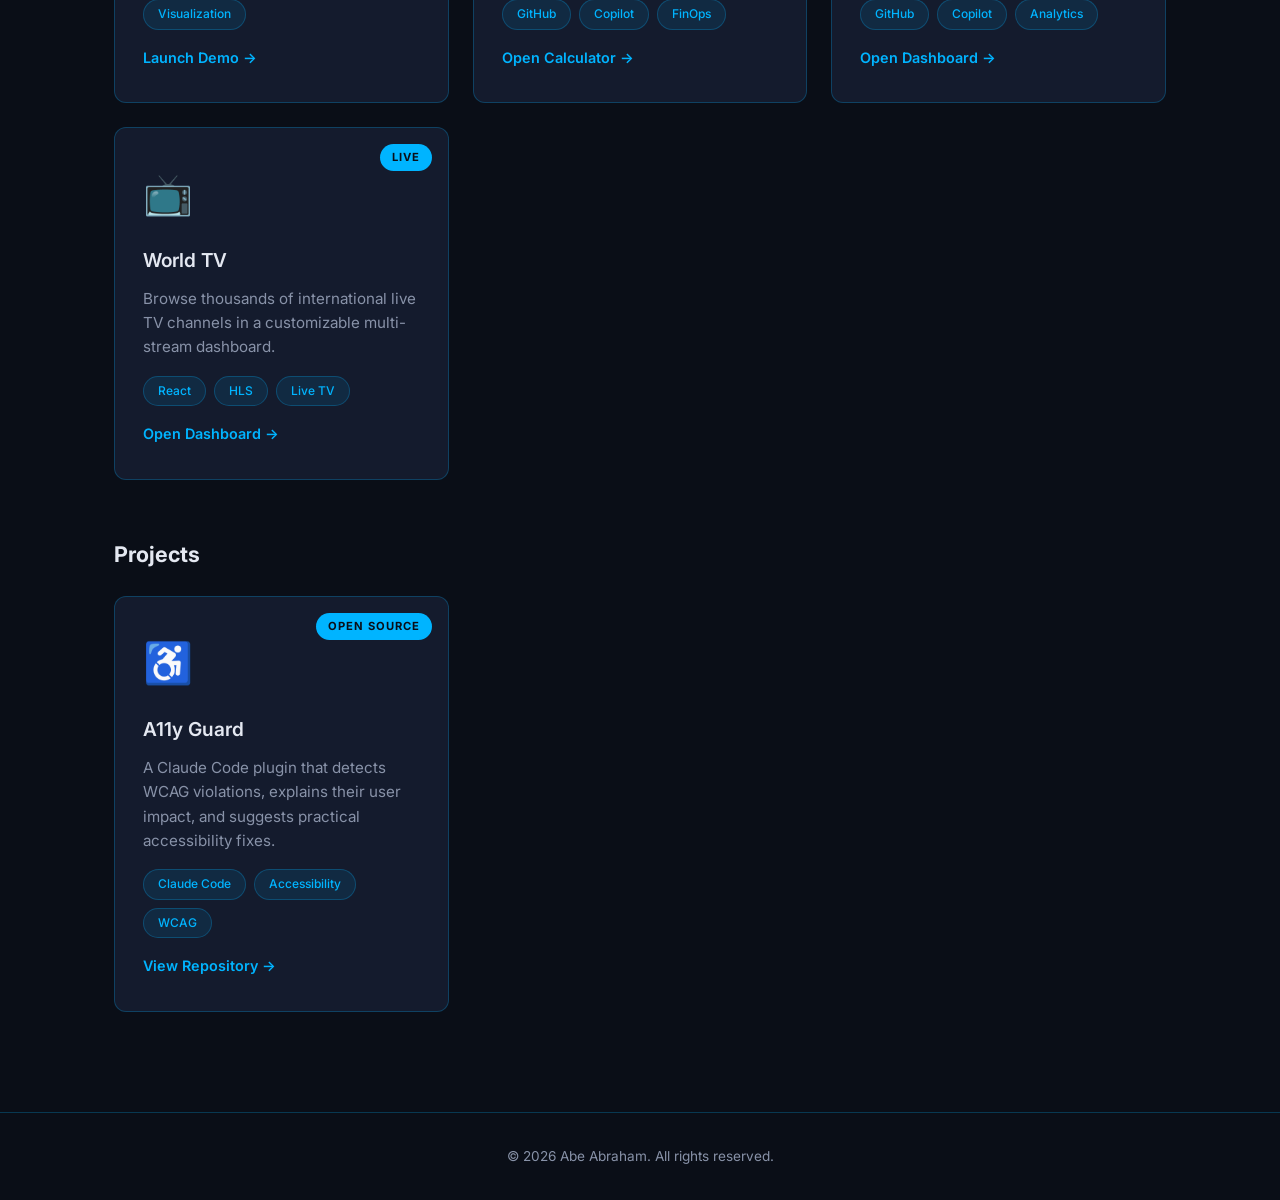
==== commit 1edbd32d: "Alphabetize live demo cards Order the published and pending demos consistently by displayed title.  " ====
--- a/demos.html
+++ b/demos.html
@@ -125,6 +125,94 @@
           <span class="demo-card-link">Launch Demo →</span>
         </a>
 
+        <a href="https://ab3y.github.io/AIFondry-ContentUnderstanding/" class="demo-card repo-card" data-category="live" target="_blank" rel="noopener noreferrer">
+          <div class="demo-card-badge">Live</div>
+          <div class="demo-card-icon">📄</div>
+          <h3>AI Foundry Content Understanding</h3>
+          <p>Quickstart, progressive walkthrough, and infrastructure as code for extracting structured data from unstructured content.</p>
+          <div class="demo-card-tags">
+            <span>Azure AI</span><span>Python</span><span>IaC</span>
+          </div>
+          <span class="demo-card-link">Open Project →</span>
+        </a>
+
+        <a href="https://ab3y.github.io/azure-ai-agent-sdk-learning/" class="demo-card repo-card" data-category="live" target="_blank" rel="noopener noreferrer">
+          <div class="demo-card-badge">Live</div>
+          <div class="demo-card-icon">🤖</div>
+          <h3>Azure AI Agent SDK Learning</h3>
+          <p>A hands-on learning path for building and orchestrating Azure AI agents with Python and .NET.</p>
+          <div class="demo-card-tags">
+            <span>Azure AI</span><span>Python</span><span>.NET</span>
+          </div>
+          <span class="demo-card-link">Open Project →</span>
+        </a>
+
+        <a href="https://ab3y.github.io/azure-ai-capacity/" class="demo-card repo-card" data-category="live" target="_blank" rel="noopener noreferrer">
+          <div class="demo-card-badge">Live</div>
+          <div class="demo-card-icon">📊</div>
+          <h3>Azure AI Capacity Dashboard</h3>
+          <p>Monitor and manage Azure AI quotas, deployments, capacity, and usage from one dashboard.</p>
+          <div class="demo-card-tags">
+            <span>Azure AI</span><span>Dashboard</span><span>Capacity</span>
+          </div>
+          <span class="demo-card-link">Open Project →</span>
+        </a>
+
+        <a href="https://ab3y.github.io/azure-ai-foundry-agent/" class="demo-card repo-card" data-category="live" target="_blank" rel="noopener noreferrer">
+          <div class="demo-card-badge">Live</div>
+          <div class="demo-card-icon">🔎</div>
+          <h3>Azure AI Foundry Document Analyzer</h3>
+          <p>An AI agent that scans documents and extracts text, tables, and structured data with Content Understanding.</p>
+          <div class="demo-card-tags">
+            <span>Azure AI</span><span>Agents</span><span>Documents</span>
+          </div>
+          <span class="demo-card-link">Open Project →</span>
+        </a>
+
+        <a href="https://ab3y.github.io/Azure-AI_Foundry/" class="demo-card repo-card" data-category="live" target="_blank" rel="noopener noreferrer">
+          <div class="demo-card-badge">Live</div>
+          <div class="demo-card-icon">🎓</div>
+          <h3>Azure AI Foundry Learning Course</h3>
+          <p>A 12-module self-paced course covering agents, RAG, fine-tuning, evaluation, MLOps, and enterprise deployment.</p>
+          <div class="demo-card-tags">
+            <span>Azure AI</span><span>Course</span><span>Labs</span>
+          </div>
+          <span class="demo-card-link">Open Project →</span>
+        </a>
+
+        <a href="https://ab3y.github.io/azure-click-to-build/" class="demo-card repo-card" data-category="live" target="_blank" rel="noopener noreferrer">
+          <div class="demo-card-badge">Live</div>
+          <div class="demo-card-icon">☁️</div>
+          <h3>Azure Click to Build</h3>
+          <p>Build Azure infrastructure visually and generate Bicep or Terraform directly in the browser.</p>
+          <div class="demo-card-tags">
+            <span>Azure</span><span>Bicep</span><span>Terraform</span>
+          </div>
+          <span class="demo-card-link">Open Project →</span>
+        </a>
+
+        <a href="https://ab3y.github.io/bike-and-trike/" class="demo-card repo-card" data-category="live" target="_blank" rel="noopener noreferrer">
+          <div class="demo-card-badge">Live</div>
+          <div class="demo-card-icon">🚲</div>
+          <h3>Bike &amp; Trike Route Planner</h3>
+          <p>An interactive route planner with elevation, crime, and family-friendly filters.</p>
+          <div class="demo-card-tags">
+            <span>Maps</span><span>Routes</span><span>Accessibility</span>
+          </div>
+          <span class="demo-card-link">Open Project →</span>
+        </a>
+
+        <a href="https://ab3y.github.io/CC-Telemetry/" class="demo-card repo-card" data-category="live" target="_blank" rel="noopener noreferrer">
+          <div class="demo-card-badge">Live</div>
+          <div class="demo-card-icon">📈</div>
+          <h3>Claude Code Telemetry Dashboard</h3>
+          <p>Monitor Claude Code token usage, costs, activity, and productivity across individuals, teams, and organizations.</p>
+          <div class="demo-card-tags">
+            <span>React</span><span>TypeScript</span><span>OpenTelemetry</span>
+          </div>
+          <span class="demo-card-link">Open Dashboard →</span>
+        </a>
+
         <a href="#" class="demo-card repo-card" data-category="live" target="_blank" rel="noopener noreferrer">
           <div class="demo-card-badge pending-badge">Pending</div>
           <div class="demo-card-icon">☁️</div>
@@ -147,81 +235,15 @@
           <span class="demo-card-link">Open Calculator →</span>
         </a>
 
-        <a href="https://ab3y.github.io/AIFondry-ContentUnderstanding/" class="demo-card repo-card" data-category="live" target="_blank" rel="noopener noreferrer">
-          <div class="demo-card-badge">Live</div>
-          <div class="demo-card-icon">📄</div>
-          <h3>AI Foundry Content Understanding</h3>
-          <p>Quickstart, progressive walkthrough, and infrastructure as code for extracting structured data from unstructured content.</p>
-          <div class="demo-card-tags">
-            <span>Azure AI</span><span>Python</span><span>IaC</span>
-          </div>
-          <span class="demo-card-link">Open Project →</span>
-        </a>
-
-        <a href="https://ab3y.github.io/azure-ai-agent-sdk-learning/" class="demo-card repo-card" data-category="live" target="_blank" rel="noopener noreferrer">
-          <div class="demo-card-badge">Live</div>
-          <div class="demo-card-icon">🤖</div>
-          <h3>Azure AI Agent SDK Learning</h3>
-          <p>A hands-on learning path for building and orchestrating Azure AI agents with Python and .NET.</p>
-          <div class="demo-card-tags">
-            <span>Azure AI</span><span>Python</span><span>.NET</span>
-          </div>
-          <span class="demo-card-link">Open Project →</span>
-        </a>
-
-        <a href="https://ab3y.github.io/azure-ai-capacity/" class="demo-card repo-card" data-category="live" target="_blank" rel="noopener noreferrer">
-          <div class="demo-card-badge">Live</div>
-          <div class="demo-card-icon">📊</div>
-          <h3>Azure AI Capacity Dashboard</h3>
-          <p>Monitor and manage Azure AI quotas, deployments, capacity, and usage from one dashboard.</p>
-          <div class="demo-card-tags">
-            <span>Azure AI</span><span>Dashboard</span><span>Capacity</span>
-          </div>
-          <span class="demo-card-link">Open Project →</span>
-        </a>
-
-        <a href="https://ab3y.github.io/azure-ai-foundry-agent/" class="demo-card repo-card" data-category="live" target="_blank" rel="noopener noreferrer">
-          <div class="demo-card-badge">Live</div>
-          <div class="demo-card-icon">🔎</div>
-          <h3>Azure AI Foundry Document Analyzer</h3>
-          <p>An AI agent that scans documents and extracts text, tables, and structured data with Content Understanding.</p>
-          <div class="demo-card-tags">
-            <span>Azure AI</span><span>Agents</span><span>Documents</span>
-          </div>
-          <span class="demo-card-link">Open Project →</span>
-        </a>
-
-        <a href="https://ab3y.github.io/Azure-AI_Foundry/" class="demo-card repo-card" data-category="live" target="_blank" rel="noopener noreferrer">
-          <div class="demo-card-badge">Live</div>
-          <div class="demo-card-icon">🎓</div>
-          <h3>Azure AI Foundry Learning Course</h3>
-          <p>A 12-module self-paced course covering agents, RAG, fine-tuning, evaluation, MLOps, and enterprise deployment.</p>
-          <div class="demo-card-tags">
-            <span>Azure AI</span><span>Course</span><span>Labs</span>
-          </div>
-          <span class="demo-card-link">Open Project →</span>
-        </a>
-
-        <a href="https://ab3y.github.io/azure-click-to-build/" class="demo-card repo-card" data-category="live" target="_blank" rel="noopener noreferrer">
-          <div class="demo-card-badge">Live</div>
-          <div class="demo-card-icon">☁️</div>
-          <h3>Azure Click to Build</h3>
-          <p>Build Azure infrastructure visually and generate Bicep or Terraform directly in the browser.</p>
-          <div class="demo-card-tags">
-            <span>Azure</span><span>Bicep</span><span>Terraform</span>
-          </div>
-          <span class="demo-card-link">Open Project →</span>
-        </a>
-
-        <a href="https://ab3y.github.io/bike-and-trike/" class="demo-card repo-card" data-category="live" target="_blank" rel="noopener noreferrer">
-          <div class="demo-card-badge">Live</div>
-          <div class="demo-card-icon">🚲</div>
-          <h3>Bike &amp; Trike Route Planner</h3>
-          <p>An interactive route planner with elevation, crime, and family-friendly filters.</p>
-          <div class="demo-card-tags">
-            <span>Maps</span><span>Routes</span><span>Accessibility</span>
-          </div>
-          <span class="demo-card-link">Open Project →</span>
+        <a href="https://ab3y.github.io/GHCP_Metrics/" class="demo-card repo-card" data-category="live" target="_blank" rel="noopener noreferrer">
+          <div class="demo-card-badge">Live</div>
+          <div class="demo-card-icon">📉</div>
+          <h3>GitHub Copilot Metrics</h3>
+          <p>A dashboard for exploring GitHub Copilot adoption and usage metrics.</p>
+          <div class="demo-card-tags">
+            <span>GitHub</span><span>Copilot</span><span>Analytics</span>
+          </div>
+          <span class="demo-card-link">Open Dashboard →</span>
         </a>
 
         <a href="https://ab3y.github.io/feed-wall/" class="demo-card repo-card" data-category="live" target="_blank" rel="noopener noreferrer">
@@ -231,28 +253,6 @@
           <p>Browse thousands of international live TV channels in a customizable multi-stream dashboard.</p>
           <div class="demo-card-tags">
             <span>React</span><span>HLS</span><span>Live TV</span>
-          </div>
-          <span class="demo-card-link">Open Dashboard →</span>
-        </a>
-
-        <a href="https://ab3y.github.io/CC-Telemetry/" class="demo-card repo-card" data-category="live" target="_blank" rel="noopener noreferrer">
-          <div class="demo-card-badge">Live</div>
-          <div class="demo-card-icon">📈</div>
-          <h3>Claude Code Telemetry Dashboard</h3>
-          <p>Monitor Claude Code token usage, costs, activity, and productivity across individuals, teams, and organizations.</p>
-          <div class="demo-card-tags">
-            <span>React</span><span>TypeScript</span><span>OpenTelemetry</span>
-          </div>
-          <span class="demo-card-link">Open Dashboard →</span>
-        </a>
-
-        <a href="https://ab3y.github.io/GHCP_Metrics/" class="demo-card repo-card" data-category="live" target="_blank" rel="noopener noreferrer">
-          <div class="demo-card-badge">Live</div>
-          <div class="demo-card-icon">📉</div>
-          <h3>GitHub Copilot Metrics</h3>
-          <p>A dashboard for exploring GitHub Copilot adoption and usage metrics.</p>
-          <div class="demo-card-tags">
-            <span>GitHub</span><span>Copilot</span><span>Analytics</span>
           </div>
           <span class="demo-card-link">Open Dashboard →</span>
         </a>
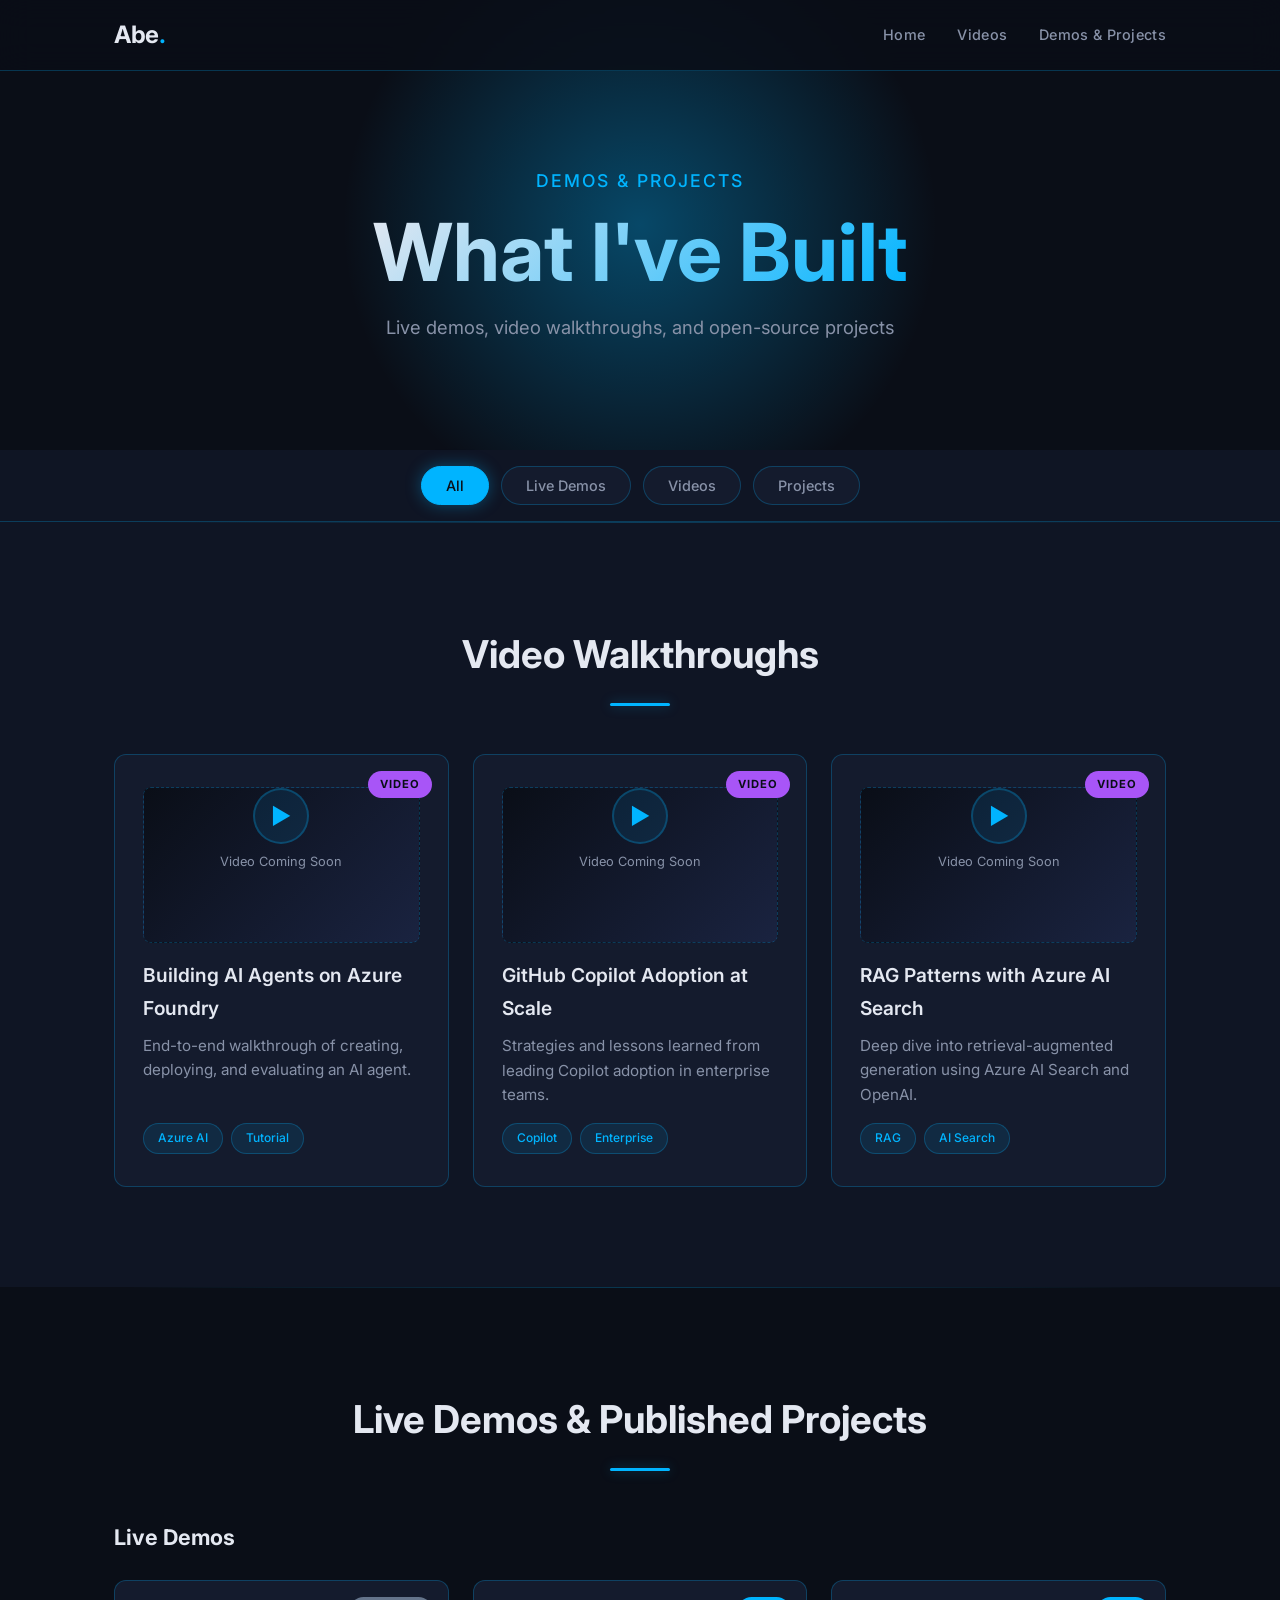
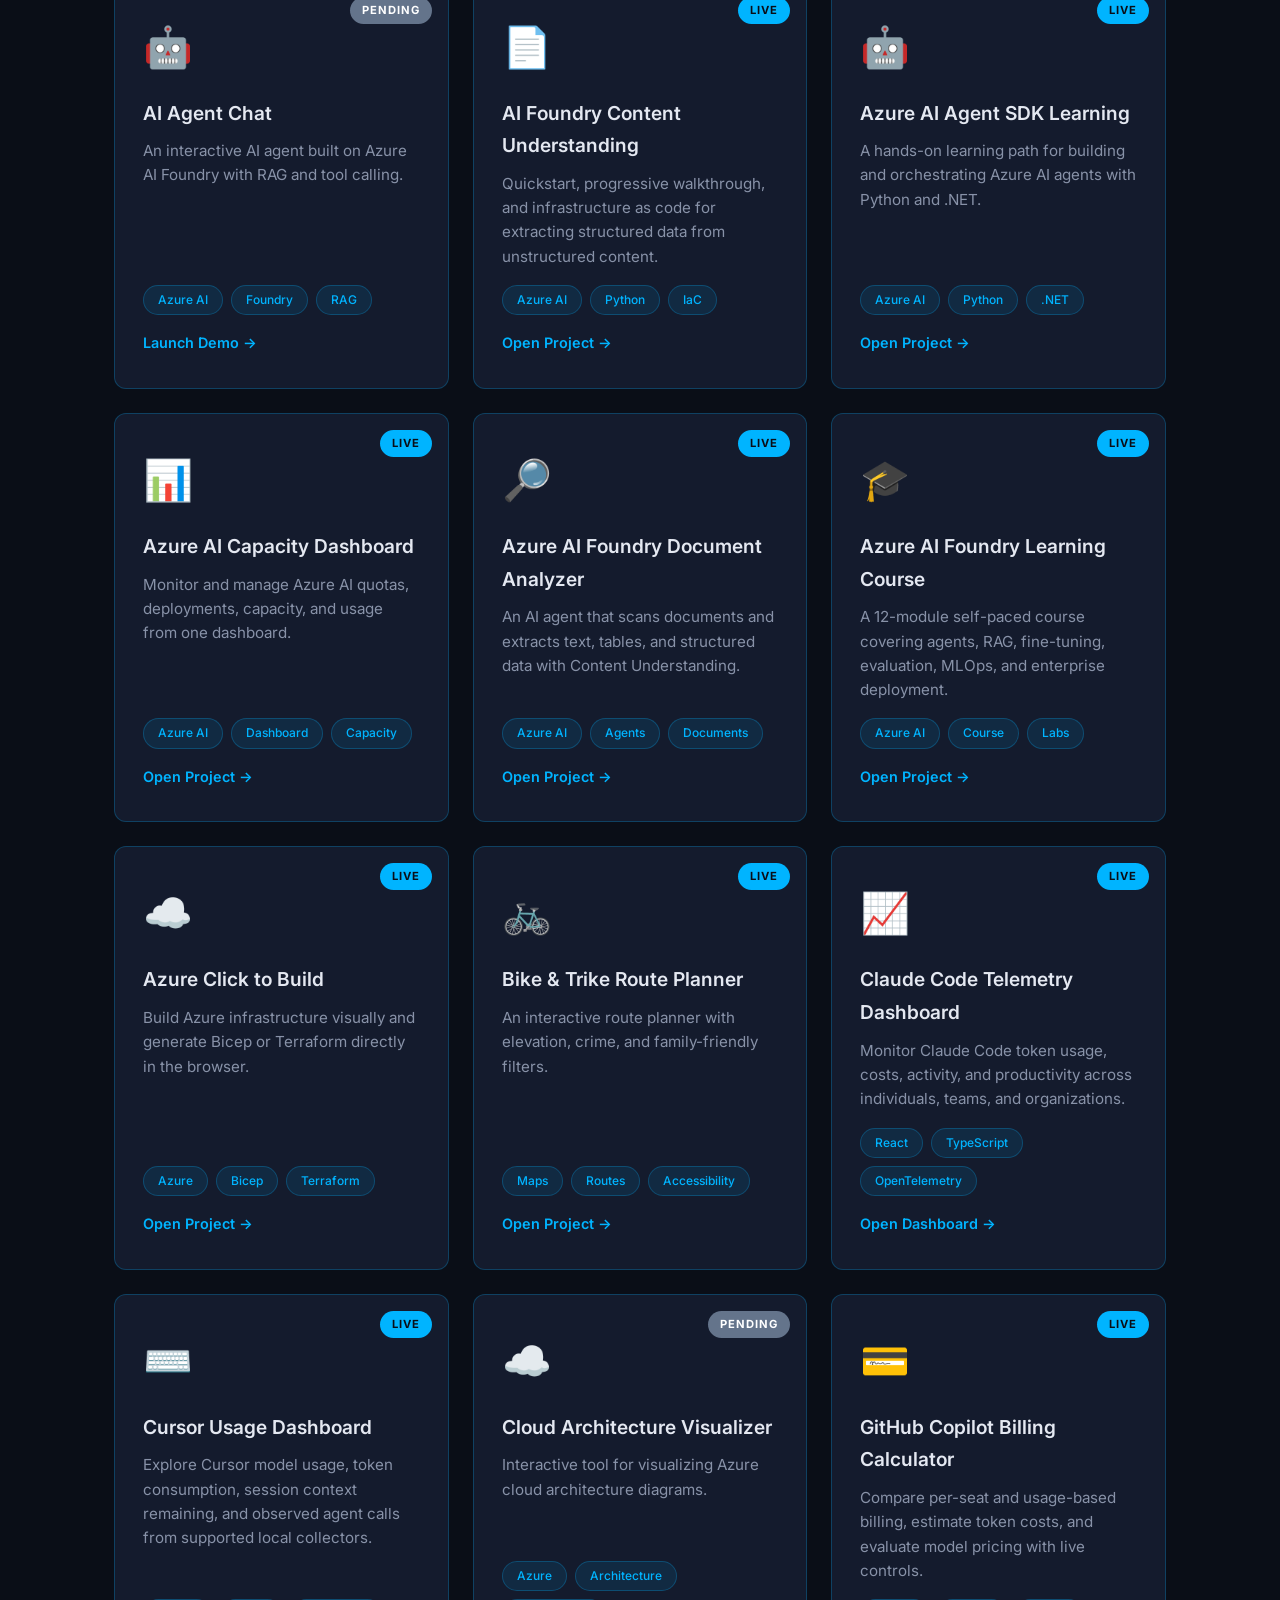
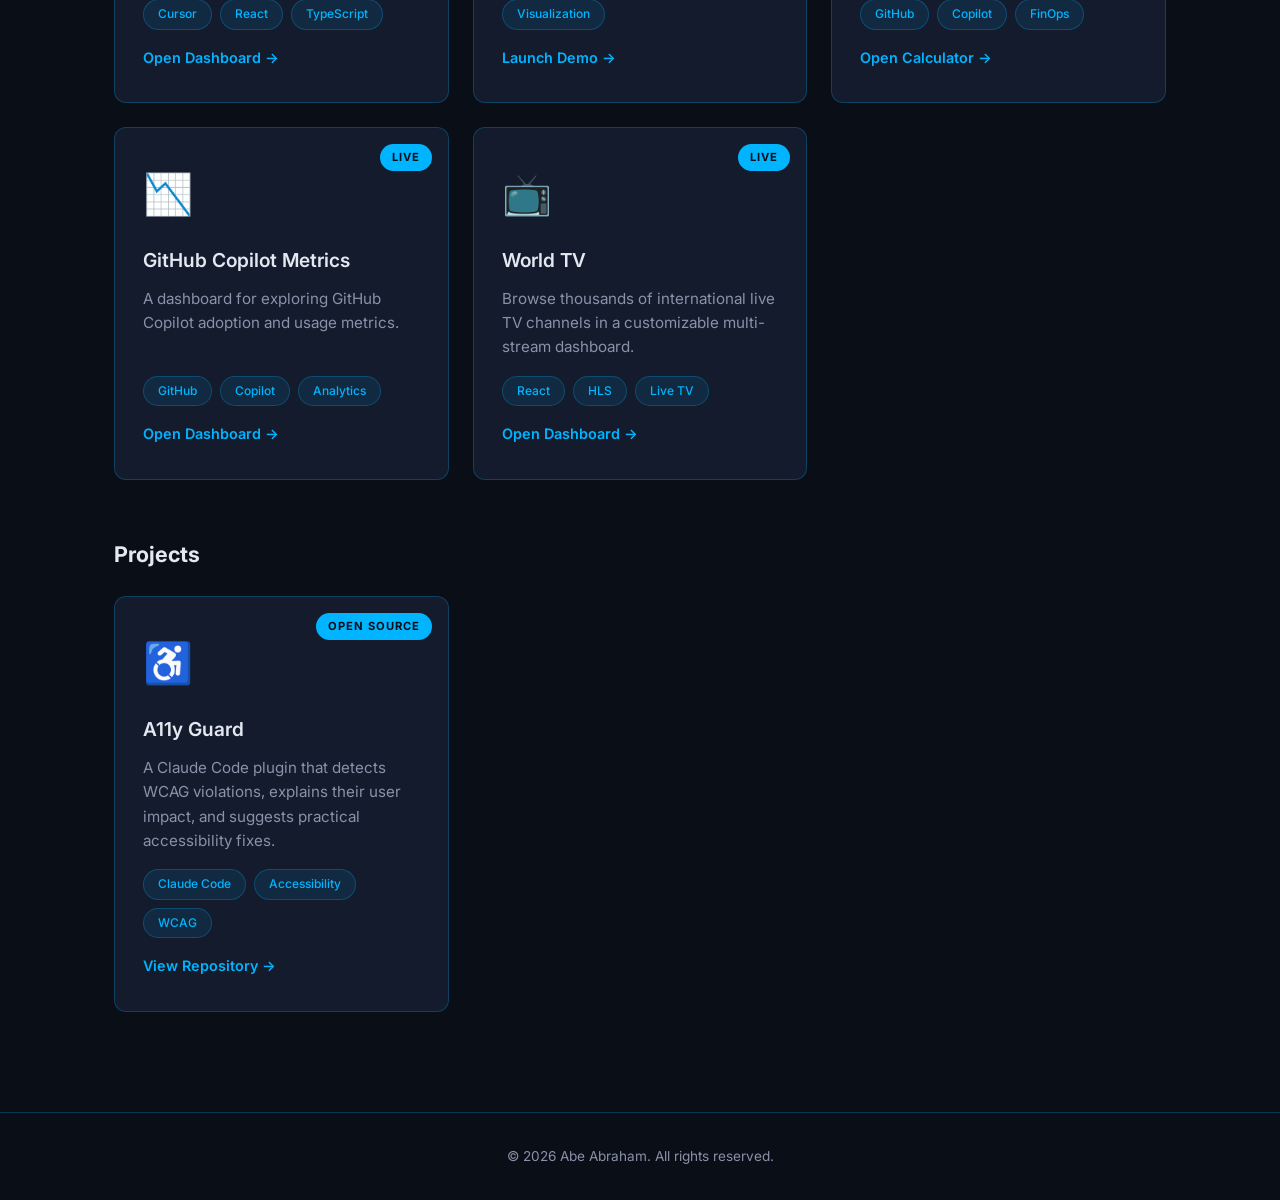
==== commit 18796071: "Add Cursor Usage Dashboard live demo. Links demos.html to the static showcase at /cursor-usage-dashb" ====
--- a/demos.html
+++ b/demos.html
@@ -213,6 +213,17 @@
           <span class="demo-card-link">Open Dashboard →</span>
         </a>
 
+        <a href="https://ab3y.github.io/cursor-usage-dashboard/" class="demo-card repo-card" data-category="live" target="_blank" rel="noopener noreferrer">
+          <div class="demo-card-badge">Live</div>
+          <div class="demo-card-icon">⌨️</div>
+          <h3>Cursor Usage Dashboard</h3>
+          <p>Explore Cursor model usage, token consumption, session context remaining, and observed agent calls from supported local collectors.</p>
+          <div class="demo-card-tags">
+            <span>Cursor</span><span>React</span><span>TypeScript</span>
+          </div>
+          <span class="demo-card-link">Open Dashboard →</span>
+        </a>
+
         <a href="#" class="demo-card repo-card" data-category="live" target="_blank" rel="noopener noreferrer">
           <div class="demo-card-badge pending-badge">Pending</div>
           <div class="demo-card-icon">☁️</div>
